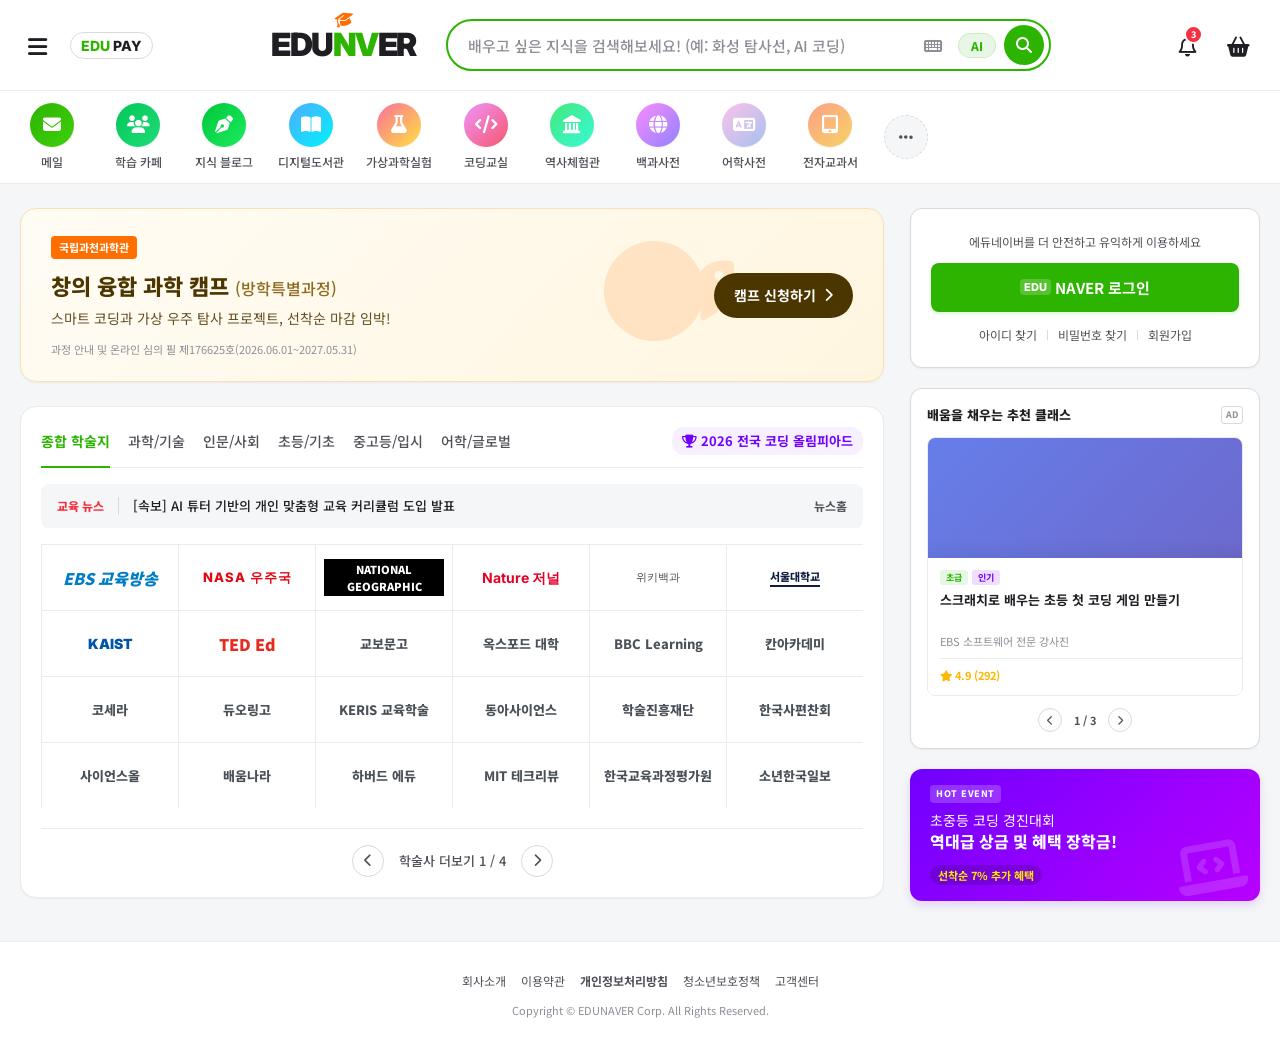
==== index.html @ 42d2f87b "feat: add blog and account recovery features, update mail and main layout" ====
<!DOCTYPE html>
<html lang="ko">
<head>
    <meta charset="UTF-8">
    <meta name="viewport" content="width=device-width, initial-scale=1.0">
    <title>EDUNAVER - 대한민국 대표 교육 포털</title>
    <!-- Google Fonts for modern typography -->
    <link rel="preconnect" href="https://fonts.googleapis.com">
    <link rel="preconnect" href="https://fonts.gstatic.com" crossorigin>
    <link href="https://fonts.googleapis.com/css2?family=Inter:wght@400;600;700;800&family=Noto+Sans+KR:wght@300;400;500;700;900&display=swap" rel="stylesheet">
    <!-- FontAwesome for icons -->
    <link rel="stylesheet" href="https://cdnjs.cloudflare.com/ajax/libs/font-awesome/6.4.0/css/all.min.css">
    <link rel="stylesheet" href="style.css?v=20260820_search">
    <style>
        /* Embedded In-Place Search Results Styles */
        .search-results-section {
            background-color: #f5f6f8 !important;
            min-height: calc(100vh - 180px);
            padding-bottom: 60px;
            width: 100%;
        }

        .search-tabs-bar {
            background: #ffffff !important;
            border-bottom: 1px solid #e5e8eb !important;
            display: flex !important;
            align-items: center !important;
            justify-content: space-between !important;
            padding: 0 40px !important;
            position: sticky !important;
            top: 0 !important;
            z-index: 50 !important;
        }

        .search-tabs-list {
            display: flex !important;
            gap: 4px !important;
        }

        .search-tab-btn {
            padding: 14px 16px !important;
            font-size: 15px !important;
            font-weight: 600 !important;
            color: #555 !important;
            background: none !important;
            border: none !important;
            border-bottom: 3px solid transparent !important;
            cursor: pointer !important;
            display: inline-flex !important;
            align-items: center !important;
            gap: 6px !important;
            transition: 0.15s !important;
        }

        .search-tab-btn:hover {
            color: #03c75a !important;
        }

        .search-tab-btn.active {
            color: #03c75a !important;
            border-bottom-color: #03c75a !important;
        }

        .tab-ai-badge {
            background: #e14e32 !important;
            color: #fff !important;
            font-size: 10px !important;
            font-weight: 800 !important;
            padding: 1px 4px !important;
            border-radius: 3px !important;
        }

        .btn-close-search-results {
            font-size: 13px !important;
            font-weight: 600 !important;
            color: #666 !important;
            background: #f1f3f5 !important;
            border: 1px solid #e1e4e8 !important;
            padding: 6px 14px !important;
            border-radius: 4px !important;
            cursor: pointer !important;
            display: inline-flex !important;
            align-items: center !important;
            gap: 6px !important;
        }

        .btn-close-search-results:hover {
            background: #e9ecef !important;
            color: #111 !important;
        }

        .search-results-container {
            max-width: 1130px !important;
            margin: 0 auto !important;
            padding: 0 16px !important;
        }

        .search-results-body {
            display: grid !important;
            grid-template-columns: 1fr 320px !important;
            gap: 24px !important;
            padding: 24px 0 !important;
        }

        .search-query-summary {
            display: flex !important;
            align-items: baseline !important;
            gap: 10px !important;
            margin-bottom: 16px !important;
        }

        .search-query-summary h3 {
            font-size: 18px !important;
            font-weight: 700 !important;
            color: #111 !important;
            margin: 0 !important;
        }

        .search-query-summary span {
            font-size: 13px !important;
            color: #888 !important;
        }

        .search-items-feed {
            display: flex !important;
            flex-direction: column !important;
            gap: 16px !important;
        }

        .search-result-card {
            background: #fff !important;
            border-radius: 8px !important;
            border: 1px solid #e3e7ed !important;
            padding: 20px 24px !important;
            box-shadow: 0 1px 3px rgba(0,0,0,0.03) !important;
        }

        .result-source-row {
            display: flex !important;
            align-items: center !important;
            justify-content: space-between !important;
            margin-bottom: 10px !important;
        }

        .result-source-info {
            display: flex !important;
            align-items: center !important;
            gap: 8px !important;
        }

        .result-author-avatar {
            width: 26px !important;
            height: 26px !important;
            border-radius: 50% !important;
            object-fit: cover !important;
            display: block !important;
        }

        .result-source-name {
            font-size: 13px !important;
            font-weight: 700 !important;
            color: #333 !important;
        }

        .result-source-time {
            font-size: 12px !important;
            color: #888 !important;
        }

        .result-type-badge {
            font-size: 11px !important;
            font-weight: 700 !important;
            color: #03c75a !important;
            background: #ebfbee !important;
            padding: 2px 6px !important;
            border-radius: 3px !important;
        }

        .result-main-group {
            display: flex !important;
            gap: 18px !important;
        }

        .result-text-content {
            flex: 1 !important;
        }

        .result-title {
            font-size: 17px !important;
            font-weight: 700 !important;
            color: #1f3bb3 !important;
            line-height: 1.4 !important;
            margin: 0 0 8px 0 !important;
            cursor: pointer !important;
        }

        .result-title:hover {
            text-decoration: underline !important;
        }

        .result-title mark, .result-snippet mark {
            background: transparent !important;
            color: #111 !important;
            font-weight: 900 !important;
            text-decoration: underline !important;
            text-decoration-color: #03c75a !important;
        }

        .result-snippet {
            font-size: 13.5px !important;
            color: #4b525d !important;
            line-height: 1.6 !important;
            margin: 0 0 12px 0 !important;
        }

        .result-thumb-wrapper {
            width: 120px !important;
            height: 90px !important;
            border-radius: 6px !important;
            overflow: hidden !important;
            flex-shrink: 0 !important;
            cursor: pointer !important;
        }

        .result-thumb-img {
            width: 100% !important;
            height: 100% !important;
            object-fit: cover !important;
            display: block !important;
        }

        .result-sub-replies {
            background: #f8f9fa !important;
            border-radius: 6px !important;
            padding: 10px 14px !important;
            display: flex !important;
            gap: 12px !important;
            font-size: 12px !important;
            color: #555 !important;
            margin-top: 10px !important;
        }

        .sub-reply-item {
            display: flex !important;
            align-items: center !important;
            gap: 6px !important;
            white-space: nowrap !important;
        }

        .sub-reply-tag {
            background: #e9ecef !important;
            color: #495057 !important;
            font-size: 10px !important;
            font-weight: bold !important;
            padding: 1px 4px !important;
            border-radius: 3px !important;
        }

        .search-side-card {
            background: #fff !important;
            border: 1px solid #e3e7ed !important;
            border-radius: 8px !important;
            padding: 18px !important;
        }

        .search-side-card h4 {
            font-size: 14px !important;
            font-weight: 700 !important;
            color: #222 !important;
            margin: 0 0 12px 0 !important;
        }

        .search-related-tags {
            display: flex !important;
            flex-wrap: wrap !important;
            gap: 6px !important;
        }

        .rel-tag {
            background: #f1f3f5 !important;
            color: #495057 !important;
            font-size: 12px !important;
            font-weight: 500 !important;
            padding: 5px 10px !important;
            border-radius: 16px !important;
            cursor: pointer !important;
        }

        .btn-side-blog-link {
            display: inline-flex !important;
            align-items: center !important;
            justify-content: center !important;
            gap: 6px !important;
            width: 100% !important;
            background: #03c75a !important;
            color: #fff !important;
            font-size: 13px !important;
            font-weight: 700 !important;
            padding: 9px !important;
            border-radius: 6px !important;
            text-align: center !important;
            text-decoration: none !important;
        }

        @media (max-width: 860px) {
            .search-results-body {
                grid-template-columns: 1fr !important;
            }
            .search-results-right {
                display: none !important;
            }
            .search-tabs-bar {
                padding: 0 16px !important;
            }
        }
    </style>
</head>
<body>
    <!-- Top Utility Bar -->
    <header class="header">
        <div class="header-inner">
            <div class="header-left">
                <button class="menu-btn" id="menu-toggle" aria-label="메뉴 열기">
                    <i class="fa-solid fa-bars"></i>
                </button>
                <div class="pay-logo">
                    <span class="pay-badge">edu</span>
                    <span class="pay-text">pay</span>
                </div>
            </div>

            <!-- Central Search Area -->
            <div class="header-center">
                <div class="logo-container">
                    <a href="#" class="logo-link">
                        <span class="logo-text">
                            EDU<span class="logo-highlight">N<span class="cap-icon"><i class="fa-solid fa-graduation-cap"></i></span>V</span>ER
                        </span>
                    </a>
                </div>
                <div class="search-area">
                    <div class="search-box-container">
                        <form action="#" class="search-form" id="search-form">
                            <input type="text" autocomplete="off" placeholder="배우고 싶은 지식을 검색해보세요! (예: 화성 탐사선, AI 코딩)" class="search-input" id="search-input">
                            <div class="search-buttons">
                                <button type="button" class="keyboard-btn" aria-label="가상 키보드">
                                    <i class="fa-solid fa-keyboard"></i>
                                </button>
                                <button type="button" class="ai-btn" id="ai-search-btn">
                                    <span class="ai-text">AI</span>
                                </button>
                                <button type="submit" class="search-submit-btn" aria-label="검색">
                                    <i class="fa-solid fa-magnifying-glass"></i>
                                </button>
                            </div>
                        </form>
                        <!-- Search Suggestions Dropdown -->
                        <div class="search-dropdown" id="search-dropdown">
                            <div class="dropdown-header">
                                <span>최근 검색어</span>
                                <button class="clear-all-btn" id="clear-search-btn">전체 삭제</button>
                            </div>
                            <ul class="dropdown-list" id="search-history-list">
                                <li class="empty-message">최근 검색 내역이 없습니다.</li>
                            </ul>
                            <div class="dropdown-footer">
                                <span class="help-text">추천 검색어</span>
                                <div class="recommend-tags">
                                    <span class="tag">#코딩기초</span>
                                    <span class="tag">#우주과학</span>
                                    <span class="tag">#초등수학</span>
                                </div>
                            </div>
                        </div>
                    </div>
                </div>
            </div>

            <div class="header-right">
                <button class="nav-icon-btn" aria-label="알림">
                    <i class="fa-regular fa-bell"></i>
                    <span class="badge">3</span>
                </button>
                <button class="nav-icon-btn" aria-label="학습 바구니">
                    <i class="fa-solid fa-basket-shopping"></i>
                </button>
            </div>
        </div>
    </header>

    <!-- Navigation / Service Links -->
    <nav class="services-nav">
        <div class="services-container">
            <a href="#" class="service-item" id="nav-mail-btn">
                <div class="icon-circle mail"><i class="fa-solid fa-envelope"></i></div>
                <span>메일</span>
            </a>
            <a href="#" class="service-item">
                <div class="icon-circle cafe"><i class="fa-solid fa-users"></i></div>
                <span>학습 카페</span>
            </a>
            <a href="blog.html" class="service-item" id="nav-blog-btn">
                <div class="icon-circle blog"><i class="fa-solid fa-pen-nib"></i></div>
                <span>지식 블로그</span>
            </a>
            <a href="#" class="service-item">
                <div class="icon-circle library"><i class="fa-solid fa-book-open"></i></div>
                <span>디지털도서관</span>
            </a>
            <a href="#" class="service-item">
                <div class="icon-circle science"><i class="fa-solid fa-flask"></i></div>
                <span>가상과학실험</span>
            </a>
            <a href="#" class="service-item">
                <div class="icon-circle coding"><i class="fa-solid fa-code"></i></div>
                <span>코딩교실</span>
            </a>
            <a href="#" class="service-item">
                <div class="icon-circle history"><i class="fa-solid fa-landmark"></i></div>
                <span>역사체험관</span>
            </a>
            <a href="#" class="service-item">
                <div class="icon-circle encyclopedia"><i class="fa-solid fa-globe"></i></div>
                <span>백과사전</span>
            </a>
            <a href="#" class="service-item">
                <div class="icon-circle dictionary"><i class="fa-solid fa-language"></i></div>
                <span>어학사전</span>
            </a>
            <a href="#" class="service-item">
                <div class="icon-circle ebook"><i class="fa-solid fa-tablet-screen-button"></i></div>
                <span>전자교과서</span>
            </a>
            <button class="service-more-btn" aria-label="더보기">
                <i class="fa-solid fa-ellipsis"></i>
            </button>
        </div>
    </nav>

    <!-- Search Results View (Displays in-place on search) -->
    <section class="search-results-section" id="main-search-results-section" style="display: none;">
        <div class="search-results-container">
            <!-- Search Results Sub-header with Tabs -->
            <div class="search-tabs-bar">
                <div class="search-tabs-list">
                    <button class="search-tab-btn active" data-tab="all"><span class="tab-ai-badge">AI</span> 통합검색</button>
                    <button class="search-tab-btn" data-tab="blog"><i class="fa-solid fa-pen-nib"></i> 블로그</button>
                    <button class="search-tab-btn" data-tab="cafe"><i class="fa-solid fa-users"></i> 카페</button>
                    <button class="search-tab-btn" data-tab="news"><i class="fa-regular fa-newspaper"></i> 뉴스</button>
                    <button class="search-tab-btn" data-tab="image"><i class="fa-regular fa-image"></i> 이미지</button>
                </div>
                <button class="btn-close-search-results" id="btn-close-search-results">
                    <i class="fa-solid fa-xmark"></i> 메인으로 돌아가기
                </button>
            </div>

            <div class="search-results-body">
                <!-- Left Search Feed -->
                <div class="search-results-left">
                    <div class="search-query-summary">
                        <h3>'<span id="search-keyword-display"></span>' 검색결과</h3>
                        <span id="search-total-count">총 0건</span>
                    </div>

                    <!-- Dynamic Results List -->
                    <div class="search-items-feed" id="search-items-feed">
                        <!-- Populated via JavaScript -->
                    </div>
                </div>

                <!-- Right Sidebar inside Search Results -->
                <div class="search-results-right">
                    <div class="search-side-card">
                        <h4>연관 검색어</h4>
                        <div class="search-related-tags" id="search-related-tags">
                            <span class="rel-tag">사양</span>
                            <span class="rel-tag">출시일</span>
                            <span class="rel-tag">후기</span>
                            <span class="rel-tag">가격</span>
                            <span class="rel-tag">카메라</span>
                        </div>
                    </div>
                    <div class="search-side-card" style="margin-top: 16px;">
                        <h4>블로그 바로가기</h4>
                        <p style="font-size: 12px; color: #666; margin-bottom: 10px;">지식과 일상이 가득한 에듀네이버 블로그</p>
                        <a href="blog.html" class="btn-side-blog-link"><i class="fa-solid fa-arrow-up-right-from-square"></i> 블로그 홈</a>
                    </div>
                </div>
            </div>
        </div>
    </section>

    <!-- Main Content Container -->
    <main class="main-container" id="default-main-content">
        <div class="content-wrapper">
            
            <!-- Left Column: Content, Articles, Publisher Stand -->
            <div class="column-left">
                <!-- Large Promotional Banner (Matches Naver Ad Banner position) -->
                <section class="banner-section">
                    <div class="edu-banner">
                        <div class="banner-content">
                            <span class="banner-tag">국립과천과학관</span>
                            <h2 class="banner-title">창의 융합 과학 캠프 <span>(방학특별과정)</span></h2>
                            <p class="banner-desc">스마트 코딩과 가상 우주 탐사 프로젝트, 선착순 마감 임박!</p>
                            <span class="banner-sub-desc">과정 안내 및 온라인 심의 필 제176625호(2026.06.01~2027.05.31)</span>
                        </div>
                        <div class="banner-action">
                            <a href="#" class="banner-btn">캠프 신청하기 <i class="fa-solid fa-chevron-right"></i></a>
                        </div>
                        <!-- Decorative graphical objects to simulate a premium banner -->
                        <div class="banner-decoration">
                            <div class="decor-circle"></div>
                            <i class="fa-solid fa-rocket decor-icon"></i>
                        </div>
                    </div>
                </section>

                <!-- Newspaper / Educational Stand -->
                <section class="journal-section">
                    <!-- Tab Headers -->
                    <div class="journal-header">
                        <div class="journal-tabs">
                            <button class="journal-tab active" data-category="all">종합 학술지</button>
                            <button class="journal-tab" data-category="science">과학/기술</button>
                            <button class="journal-tab" data-category="humanities">인문/사회</button>
                            <button class="journal-tab" data-category="primary">초등/기초</button>
                            <button class="journal-tab" data-category="secondary">중고등/입시</button>
                            <button class="journal-tab" data-category="global">어학/글로벌</button>
                        </div>
                        <a href="#" class="cup-icon-link">
                            <span class="cup-text"><i class="fa-solid fa-trophy"></i> 2026 전국 코딩 올림피아드</span>
                        </a>
                    </div>

                    <!-- Breaking/Rolling News Ticker -->
                    <div class="news-ticker-container">
                        <div class="ticker-label">교육 뉴스</div>
                        <div class="ticker-content">
                            <ul class="ticker-list" id="ticker-list">
                                <li><a href="#">[인기] 전국 초중고 가상 과학 실험 플랫폼, 이용률 200% 돌파</a></li>
                                <li><a href="#">[속보] AI 튜터 기반의 개인 맞춤형 교육 커리큘럼 도입 발표</a></li>
                                <li><a href="#">[과학] 한국 천문연구소, 새로운 외계 행성 탐색 프로젝트 공개</a></li>
                                <li><a href="#">[독서] 청소년 추천 도서 100선 선정, 전자책 무료 대여 시작</a></li>
                            </ul>
                        </div>
                        <div class="ticker-nav">
                            <a href="#" class="ticker-home">뉴스홈</a>
                        </div>
                    </div>

                    <!-- Publisher Grid (24 slots, 4x6 layout) -->
                    <div class="publisher-grid-wrapper">
                        <div class="publisher-grid" id="publisher-grid">
                            <!-- Logos will be rendered dynamically via JS or hardcoded with styles to look like real logos -->
                            <!-- We will write mock structures for now which will be easy to render and control -->
                        </div>

                        <!-- Pagination Controls -->
                        <div class="grid-pagination">
                            <button class="page-btn prev" id="grid-prev-btn" aria-label="이전 페이지"><i class="fa-solid fa-chevron-left"></i></button>
                            <span class="page-indicator" id="grid-page-indicator">학술사 더보기 1 / 4</span>
                            <button class="page-btn next" id="grid-next-btn" aria-label="다음 페이지"><i class="fa-solid fa-chevron-right"></i></button>
                        </div>
                    </div>
                </section>
            </div>

            <!-- Right Column: Login Card, Widgets, Mini Banners -->
            <div class="column-right">
                <!-- Premium Naver-style Login Container -->
                <section class="login-card-container" id="login-card-container">
                    <div class="login-card-logged-out" id="login-logged-out">
                        <p class="login-prompt">에듀네이버를 더 안전하고 유익하게 이용하세요</p>
                        <button class="login-btn-green" id="show-login-form-btn">
                            <span class="edu-logo-inline">EDU</span><b>NAVER</b> 로그인
                        </button>
                        <div class="login-links">
                            <a href="find-id.html">아이디 찾기</a>
                            <span class="divider"></span>
                            <a href="find-password.html">비밀번호 찾기</a>
                            <span class="divider"></span>
                            <a href="signup.html">회원가입</a>
                        </div>
                    </div>

                    <!-- Toggleable Form (Hidden initially, slides down on click) -->
                    <div class="login-form-container" id="login-form-container" style="display: none;">
                        <div class="form-header">
                            <h3>EDUNAVER 로그인</h3>
                            <button class="form-close-btn" id="close-login-btn"><i class="fa-solid fa-xmark"></i></button>
                        </div>
                        <form id="auth-form" class="auth-form">
                            <div class="input-group">
                                <label for="user-id" class="sr-only">아이디</label>
                                <div class="input-wrapper">
                                    <i class="fa-regular fa-user"></i>
                                    <input type="text" id="user-id" placeholder="아이디" required>
                                </div>
                            </div>
                            <div class="input-group">
                                <label for="user-pw" class="sr-only">비밀번호</label>
                                <div class="input-wrapper">
                                    <i class="fa-solid fa-lock"></i>
                                    <input type="password" id="user-pw" placeholder="비밀번호" required>
                                </div>
                            </div>
                            <div class="form-options">
                                <label class="keep-logged-in">
                                    <input type="checkbox" id="keep-login">
                                    <span>로그인 상태 유지</span>
                                </label>
                            </div>
                            <button type="submit" class="submit-login-btn">로그인</button>
                        </form>
                        <div class="login-links form-bottom-links">
                            <a href="find-id.html">아이디 찾기</a>
                            <span class="divider"></span>
                            <a href="find-password.html">비밀번호 찾기</a>
                            <span class="divider"></span>
                            <a href="signup.html">회원가입</a>
                        </div>
                    </div>

                    <!-- Logged-in Mock State (Naver Style) -->
                    <div class="login-card-logged-in" id="login-logged-in" style="display: none;">
                        <div class="profile-main">
                            <div class="profile-avatar-wrapper">
                                <div class="profile-avatar">
                                    <img src="default-avatar.svg" alt="프로필 아바타" style="width: 100%; height: 100%; border-radius: 50%; object-fit: cover;">
                                </div>
                                <button class="profile-settings-btn" title="설정"><i class="fa-solid fa-gear"></i></button>
                            </div>
                            <div class="profile-details">
                                <div class="profile-username-row">
                                    <span class="profile-name" id="user-display-name">홍길동</span>님
                                    <span class="profile-id-badge">EDU ID <i class="fa-solid fa-lock"></i></span>
                                </div>
                                <div class="profile-email">gildong@edunaver.com</div>
                                <div class="profile-tokens">
                                    <span class="token-item"><i class="fa-solid fa-envelope-open-text token-n"></i>멤버십</span>
                                    <span class="token-item">쪽지 <strong class="highlight-green" id="profile-note-count">0</strong></span>
                                    <span class="token-item"><span class="happy-bean-dot"></span>해피빈</span>
                                </div>
                            </div>
                            <div class="profile-actions">
                                <button class="logout-btn-naver" id="logout-btn">로그아웃 <i class="fa-solid fa-right-from-bracket"></i></button>
                            </div>
                        </div>
                        <div class="profile-bottom-nav">
                            <button class="nav-menu-item open-mail-btn" id="card-mail-btn">
                                <span class="nav-menu-label">메일</span>
                                <span class="nav-menu-count" id="profile-mail-count">0</span>
                            </button>
                            <button class="nav-menu-item">
                                <span class="nav-menu-label">카페</span>
                                <span class="nav-menu-count" id="profile-cafe-count">0</span>
                            </button>
                            <button class="nav-menu-item" onclick="location.href='blog.html'" id="card-blog-btn">
                                <span class="nav-menu-label">블로그</span>
                            </button>
                            <button class="nav-menu-item">
                                <span class="nav-menu-label">페이</span>
                            </button>
                            <button class="nav-menu-slider-btn" aria-label="다음 메뉴"><i class="fa-solid fa-chevron-right"></i></button>
                        </div>
                    </div>
                </section>

                <!-- Course Recommendation Slider (Matches the Naver Ad Slider widget) -->
                <section class="slider-widget-container">
                    <div class="slider-header">
                        <h4>배움을 채우는 추천 클래스</h4>
                        <span class="widget-ad-tag">AD</span>
                    </div>
                    <div class="slider-viewport">
                        <div class="slider-track" id="slider-track">
                            <!-- Slide 1 -->
                            <div class="slide">
                                <div class="slide-image-placeholder gradient-1">
                                    <i class="fa-solid fa-code"></i>
                                    <span class="slide-subject">Coding</span>
                                </div>
                                <div class="slide-info">
                                    <div class="slide-tags">
                                        <span class="slide-tag tag-green">초급</span>
                                        <span class="slide-tag tag-purple">인기</span>
                                    </div>
                                    <h5 class="slide-title">스크래치로 배우는 초등 첫 코딩 게임 만들기</h5>
                                    <div class="slide-author">EBS 소프트웨어 전문 강사진</div>
                                    <div class="slide-footer">
                                        <span class="rating"><i class="fa-solid fa-star"></i> 4.9 (292)</span>
                                        <span class="price">무료</span>
                                    </div>
                                </div>
                            </div>
                            <!-- Slide 2 -->
                            <div class="slide">
                                <div class="slide-image-placeholder gradient-2">
                                    <i class="fa-solid fa-microscope"></i>
                                    <span class="slide-subject">Science</span>
                                </div>
                                <div class="slide-info">
                                    <div class="slide-tags">
                                        <span class="slide-tag tag-green">중급</span>
                                        <span class="slide-tag tag-blue">NEW</span>
                                    </div>
                                    <h5 class="slide-title">집에서 하는 흥미진진한 주말 과학 홈스쿨링</h5>
                                    <div class="slide-author">사이언스동아 연구원팀</div>
                                    <div class="slide-footer">
                                        <span class="rating"><i class="fa-solid fa-star"></i> 4.8 (179)</span>
                                        <span class="price">교재 포함</span>
                                    </div>
                                </div>
                            </div>
                            <!-- Slide 3 -->
                            <div class="slide">
                                <div class="slide-image-placeholder gradient-3">
                                    <i class="fa-solid fa-compass-drafting"></i>
                                    <span class="slide-subject">Math</span>
                                </div>
                                <div class="slide-info">
                                    <div class="slide-tags">
                                        <span class="slide-tag tag-green">전연령</span>
                                        <span class="slide-tag tag-orange">BEST</span>
                                    </div>
                                    <h5 class="slide-title">도형으로 직관적으로 파악하는 중학 기하학 기초</h5>
                                    <div class="slide-author">수학동아 편집부</div>
                                    <div class="slide-footer">
                                        <span class="rating"><i class="fa-solid fa-star"></i> 5.0 (800)</span>
                                        <span class="price">무료</span>
                                    </div>
                                </div>
                            </div>
                        </div>
                    </div>
                    <div class="slider-controls">
                        <button class="slider-control prev" id="slider-prev-btn" aria-label="이전 슬라이드"><i class="fa-solid fa-chevron-left"></i></button>
                        <span class="slider-indicator" id="slider-indicator">1 / 3</span>
                        <button class="slider-control next" id="slider-next-btn" aria-label="다음 슬라이드"><i class="fa-solid fa-chevron-right"></i></button>
                    </div>
                </section>

                <!-- Bottom Promotion Banner (Purple block in Naver screenshot) -->
                <section class="bottom-promo-section">
                    <a href="#" class="promo-link-card">
                        <div class="promo-badge">HOT EVENT</div>
                        <div class="promo-main-text">
                            초중등 코딩 경진대회<br>
                            <strong>역대급 상금 및 혜택 장학금!</strong>
                        </div>
                        <div class="promo-discount-badge">선착순 7% 추가 혜택</div>
                        <div class="promo-graphics">
                            <i class="fa-solid fa-laptop-code"></i>
                        </div>
                    </a>
                </section>
            </div>
        </div>
    </main>

    <!-- Footer -->
    <footer class="footer-bottom">
        <div class="footer-links">
            <a href="#">회사소개</a>
            <a href="#">이용약관</a>
            <a href="#"><strong>개인정보처리방침</strong></a>
            <a href="#">청소년보호정책</a>
            <a href="#">고객센터</a>
        </div>
        <p class="copyright">Copyright © EDUNAVER Corp. All Rights Reserved.</p>
    </footer>



    <script src="main.js"></script>
</body>
</html>
---- style.css ----
/* EDUNAVER Premium Portal CSS Design System */

:root {
    --primary-color: #2db400; /* NAVER Green */
    --primary-hover: #279e00;
    --primary-light: #e8f7e5;
    
    --bg-main: #f5f6f7;
    --bg-card: #ffffff;
    --bg-header: #ffffff;
    
    --text-primary: #1e1e23;
    --text-secondary: #505058;
    --text-muted: #8e8e97;
    --text-link: #3a3a3d;
    
    --border-light: #ebebeb;
    --border-medium: #dadadc;
    --border-focus: #2db400;
    
    --accent-red: #f43142;
    --accent-purple: #7000ff;
    --accent-orange: #ff6f00;
    
    --shadow-sm: 0 1px 2px rgba(0,0,0,0.05);
    --shadow-md: 0 4px 12px rgba(0,0,0,0.08);
    --shadow-lg: 0 8px 24px rgba(0,0,0,0.12);
    
    --font-korean: 'Noto Sans KR', sans-serif;
    --font-english: 'Inter', sans-serif;
}

/* General Resets */
* {
    margin: 0;
    padding: 0;
    box-sizing: border-box;
}

body {
    font-family: var(--font-korean);
    background-color: var(--bg-main);
    color: var(--text-primary);
    line-height: 1.5;
    -webkit-font-smoothing: antialiased;
}

a {
    color: inherit;
    text-decoration: none;
}

button {
    background: none;
    border: none;
    cursor: pointer;
    font-family: inherit;
    color: inherit;
}

input {
    font-family: inherit;
    color: inherit;
}

.sr-only {
    position: absolute;
    width: 1px;
    height: 1px;
    padding: 0;
    margin: -1px;
    overflow: hidden;
    clip: rect(0, 0, 0, 0);
    white-space: nowrap;
    border: 0;
}

/* Header Styles */
.header {
    background-color: var(--bg-header);
    border-bottom: 1px solid var(--border-light);
    position: sticky;
    top: 0;
    z-index: 100;
}

.header-inner {
    max-width: 1280px;
    margin: 0 auto;
    padding: 10px 20px;
    display: flex;
    align-items: center;
    justify-content: space-between;
    height: 90px;
}

.header-left {
    display: flex;
    align-items: center;
    gap: 15px;
    flex-shrink: 0;
}

.menu-btn {
    font-size: 22px;
    color: var(--text-primary);
    padding: 8px;
    border-radius: 8px;
    transition: background-color 0.2s;
}

.menu-btn:hover {
    background-color: var(--bg-main);
}

.pay-logo {
    display: flex;
    align-items: center;
    border: 1px solid var(--border-medium);
    border-radius: 20px;
    padding: 2px 10px;
    font-weight: 800;
    font-size: 14px;
    text-transform: uppercase;
}

.pay-badge {
    color: var(--primary-color);
    margin-right: 3px;
    font-family: var(--font-english);
}

.pay-text {
    color: var(--text-primary);
    font-family: var(--font-english);
}

/* Header Center - Logo & Search */
.header-center {
    display: flex;
    align-items: center;
    gap: 30px;
    flex-grow: 1;
    max-width: 780px;
    margin: 0 40px;
}

.logo-container {
    flex-shrink: 0;
}

.logo-text {
    font-family: var(--font-english);
    font-weight: 900;
    font-size: 32px;
    letter-spacing: -1.5px;
    color: var(--text-primary);
    display: flex;
    align-items: center;
    user-select: none;
}

.logo-highlight {
    color: var(--primary-color);
    position: relative;
    display: inline-flex;
    align-items: center;
}

.cap-icon {
    position: absolute;
    top: -12px;
    left: 2px;
    font-size: 15px;
    color: var(--accent-orange);
    transform: rotate(-15deg);
    animation: cap-bounce 3s infinite ease-in-out;
}

@keyframes cap-bounce {
    0%, 100% { transform: rotate(-15deg) translateY(0); }
    50% { transform: rotate(-10deg) translateY(-3px); }
}

.search-area {
    flex-grow: 1;
    position: relative;
}

.search-box-container {
    width: 100%;
    position: relative;
}

.search-form {
    display: flex;
    align-items: center;
    border: 2px solid var(--primary-color);
    border-radius: 30px;
    padding: 2px 5px 2px 20px;
    background-color: #fff;
    height: 52px;
    transition: box-shadow 0.2s, border-color 0.2s;
}

.search-form:focus-within {
    box-shadow: 0 0 8px rgba(45, 180, 0, 0.2);
}

.search-input {
    flex-grow: 1;
    border: none;
    outline: none;
    font-size: 15px;
    font-weight: 500;
    width: 100%;
}

.search-input::placeholder {
    color: var(--text-muted);
}

.search-buttons {
    display: flex;
    align-items: center;
    gap: 8px;
}

.keyboard-btn {
    color: var(--text-muted);
    font-size: 16px;
    padding: 8px;
}

.keyboard-btn:hover {
    color: var(--text-secondary);
}

.ai-btn {
    background-color: var(--primary-light);
    color: var(--primary-color);
    border-radius: 15px;
    padding: 3px 12px;
    font-weight: 800;
    font-size: 12px;
    display: flex;
    align-items: center;
    gap: 4px;
    border: 1px solid rgba(45, 180, 0, 0.15);
    transition: transform 0.2s;
}

.ai-btn:hover {
    transform: scale(1.05);
}

.search-submit-btn {
    background-color: var(--primary-color);
    color: white;
    width: 40px;
    height: 40px;
    border-radius: 50%;
    display: flex;
    align-items: center;
    justify-content: center;
    font-size: 16px;
    transition: background-color 0.2s;
}

.search-submit-btn:hover {
    background-color: var(--primary-hover);
}

/* Search Dropdown Panel */
.search-dropdown {
    position: absolute;
    top: calc(100% + 8px);
    left: 0;
    right: 0;
    background-color: #fff;
    border: 1px solid var(--border-medium);
    border-radius: 16px;
    box-shadow: var(--shadow-lg);
    z-index: 110;
    padding: 16px 20px;
    display: none; /* Controlled by JS */
}

.dropdown-header {
    display: flex;
    justify-content: space-between;
    align-items: center;
    padding-bottom: 12px;
    border-bottom: 1px solid var(--border-light);
    font-size: 13px;
    font-weight: 700;
    color: var(--text-secondary);
}

.clear-all-btn {
    color: var(--text-muted);
    font-weight: 400;
}

.clear-all-btn:hover {
    color: var(--text-secondary);
}

.dropdown-list {
    list-style: none;
    padding: 12px 0;
    max-height: 200px;
    overflow-y: auto;
}

.dropdown-list li {
    display: flex;
    justify-content: space-between;
    align-items: center;
    padding: 8px 0;
    font-size: 14px;
}

.dropdown-list li.empty-message {
    justify-content: center;
    color: var(--text-muted);
    padding: 20px 0;
    font-size: 13px;
}

.dropdown-list li .search-keyword {
    cursor: pointer;
    display: flex;
    align-items: center;
    gap: 8px;
}

.dropdown-list li .search-keyword::before {
    content: "\f002";
    font-family: "Font Awesome 6 Free";
    font-weight: 900;
    color: var(--text-muted);
    font-size: 12px;
}

.delete-item-btn {
    color: var(--text-muted);
    font-size: 12px;
    padding: 4px;
}

.delete-item-btn:hover {
    color: var(--accent-red);
}

.dropdown-footer {
    border-top: 1px solid var(--border-light);
    padding-top: 12px;
    font-size: 12px;
}

.dropdown-footer .help-text {
    font-weight: 700;
    color: var(--text-secondary);
    display: block;
    margin-bottom: 8px;
}

.recommend-tags {
    display: flex;
    gap: 8px;
}

.recommend-tags .tag {
    background-color: var(--bg-main);
    color: var(--text-secondary);
    padding: 4px 10px;
    border-radius: 12px;
    cursor: pointer;
    font-weight: 500;
    transition: background-color 0.2s, color 0.2s;
}

.recommend-tags .tag:hover {
    background-color: var(--primary-light);
    color: var(--primary-color);
}

/* Header Right - User Utilities */
.header-right {
    display: flex;
    align-items: center;
    gap: 10px;
    flex-shrink: 0;
}

.nav-icon-btn {
    font-size: 20px;
    color: var(--text-primary);
    padding: 10px;
    border-radius: 50%;
    position: relative;
    transition: background-color 0.2s;
}

.nav-icon-btn:hover {
    background-color: var(--bg-main);
}

.nav-icon-btn .badge {
    position: absolute;
    top: 4px;
    right: 4px;
    background-color: var(--accent-red);
    color: white;
    font-size: 9px;
    font-weight: 800;
    border-radius: 10px;
    padding: 1px 5px;
    border: 2px solid white;
}

/* Navigation Menu Links */
.services-nav {
    background-color: var(--bg-header);
    border-bottom: 1px solid var(--border-light);
}

.services-container {
    max-width: 1280px;
    margin: 0 auto;
    padding: 12px 20px;
    display: flex;
    align-items: center;
    gap: 22px;
    overflow-x: auto;
}

.services-container::-webkit-scrollbar {
    display: none;
}

.service-item {
    display: flex;
    flex-direction: column;
    align-items: center;
    gap: 6px;
    text-align: center;
    min-width: 64px;
    transition: transform 0.2s;
}

.service-item:hover {
    transform: translateY(-2px);
}

.icon-circle {
    width: 44px;
    height: 44px;
    border-radius: 50%;
    display: flex;
    align-items: center;
    justify-content: center;
    font-size: 18px;
    color: white;
    box-shadow: var(--shadow-sm);
    transition: transform 0.2s;
}

.service-item:hover .icon-circle {
    transform: scale(1.05);
}

/* Circle Gradient colors */
.icon-circle.mail { background: linear-gradient(135deg, #2db400, #3fd00c); }
.icon-circle.cafe { background: linear-gradient(135deg, #03c75a, #20dc77); }
.icon-circle.blog { background: linear-gradient(135deg, #00c73c, #1deb5f); }
.icon-circle.library { background: linear-gradient(135deg, #4facfe, #00f2fe); }
.icon-circle.science { background: linear-gradient(135deg, #fa709a, #fee140); }
.icon-circle.coding { background: linear-gradient(135deg, #f093fb, #f5576c); }
.icon-circle.history { background: linear-gradient(135deg, #43e97b, #38f9d7); }
.icon-circle.encyclopedia { background: linear-gradient(135deg, #fa8cff, #9182ff); }
.icon-circle.dictionary { background: linear-gradient(135deg, #fbc2eb, #a6c1ee); }
.icon-circle.ebook { background: linear-gradient(135deg, #fda085, #f6d365); }

.service-item span {
    font-size: 12px;
    font-weight: 500;
    color: var(--text-secondary);
}

.service-more-btn {
    width: 44px;
    height: 44px;
    border-radius: 50%;
    background-color: var(--bg-main);
    color: var(--text-secondary);
    display: flex;
    align-items: center;
    justify-content: center;
    font-size: 16px;
    border: 1px dashed var(--border-medium);
}

.service-more-btn:hover {
    background-color: var(--border-light);
}

/* Main Container Layout */
.main-container {
    max-width: 1280px;
    margin: 24px auto;
    padding: 0 20px;
}

.content-wrapper {
    display: grid;
    grid-template-columns: minmax(0, 1fr) 350px;
    gap: 26px;
}

/* Column Left (News, Publisher Stand) */
.column-left {
    display: flex;
    flex-direction: column;
    gap: 24px;
}

/* Educational Banner Section */
.banner-section {
    width: 100%;
}

.edu-banner {
    background: linear-gradient(135deg, #fffcf4 0%, #fff6e0 100%);
    border: 1px solid #fae1b4;
    border-radius: 16px;
    padding: 24px 30px;
    display: flex;
    justify-content: space-between;
    align-items: center;
    position: relative;
    overflow: hidden;
    box-shadow: var(--shadow-sm);
}

.banner-content {
    position: relative;
    z-index: 2;
    max-width: 70%;
}

.banner-tag {
    background-color: var(--accent-orange);
    color: white;
    font-size: 11px;
    font-weight: 700;
    padding: 3px 8px;
    border-radius: 4px;
    display: inline-block;
    margin-bottom: 10px;
    text-transform: uppercase;
}

.banner-title {
    font-size: 22px;
    font-weight: 800;
    color: #4b3600;
    margin-bottom: 6px;
}

.banner-title span {
    font-size: 16px;
    font-weight: 500;
    color: #8c6a1e;
}

.banner-desc {
    font-size: 14px;
    font-weight: 400;
    color: #634f21;
    margin-bottom: 12px;
}

.banner-sub-desc {
    display: block;
    font-size: 11px;
    color: var(--text-muted);
}

.banner-action {
    position: relative;
    z-index: 2;
}

.banner-btn {
    background-color: #4b3600;
    color: white;
    padding: 12px 20px;
    border-radius: 30px;
    font-size: 14px;
    font-weight: 700;
    display: inline-flex;
    align-items: center;
    gap: 8px;
    transition: background-color 0.2s, transform 0.2s;
}

.banner-btn:hover {
    background-color: #312300;
    transform: translateY(-2px);
}

.banner-decoration {
    position: absolute;
    right: 15%;
    bottom: -10px;
    width: 150px;
    height: 150px;
    opacity: 0.15;
    pointer-events: none;
}

.decor-circle {
    width: 100px;
    height: 100px;
    border-radius: 50%;
    background-color: var(--accent-orange);
}

.decor-icon {
    position: absolute;
    top: 20px;
    right: 20px;
    font-size: 60px;
    color: var(--accent-orange);
    animation: floating-rocket 4s infinite ease-in-out;
}

@keyframes floating-rocket {
    0%, 100% { transform: translateY(0) rotate(0deg); }
    50% { transform: translateY(-10px) rotate(5deg); }
}

/* Journal/Newsstand Section */
.journal-section {
    background-color: var(--bg-card);
    border: 1px solid var(--border-light);
    border-radius: 16px;
    padding: 20px;
    box-shadow: var(--shadow-sm);
}

.journal-header {
    display: flex;
    justify-content: space-between;
    align-items: center;
    border-bottom: 1px solid var(--border-light);
    padding-bottom: 12px;
}

.journal-tabs {
    display: flex;
    gap: 18px;
}

.journal-tab {
    font-size: 14px;
    font-weight: 500;
    color: var(--text-secondary);
    padding: 4px 0;
    position: relative;
}

.journal-tab:hover {
    color: var(--text-primary);
}

.journal-tab.active {
    font-weight: 700;
    color: var(--primary-color);
}

.journal-tab.active::after {
    content: '';
    position: absolute;
    bottom: -13px;
    left: 0;
    right: 0;
    height: 2px;
    background-color: var(--primary-color);
}

.cup-icon-link {
    font-size: 13px;
    font-weight: 700;
    color: var(--accent-purple);
    display: flex;
    align-items: center;
    gap: 5px;
    background-color: #f7f1ff;
    padding: 4px 10px;
    border-radius: 12px;
    transition: background-color 0.2s;
}

.cup-icon-link:hover {
    background-color: #eedeff;
}

/* Rolling News Ticker */
.news-ticker-container {
    background-color: var(--bg-main);
    border-radius: 8px;
    padding: 10px 16px;
    margin: 16px 0;
    display: flex;
    align-items: center;
    height: 44px;
    overflow: hidden;
}

.ticker-label {
    font-size: 12px;
    font-weight: 800;
    color: var(--accent-red);
    padding-right: 14px;
    border-right: 1px solid var(--border-medium);
    margin-right: 14px;
    white-space: nowrap;
}

.ticker-content {
    flex-grow: 1;
    overflow: hidden;
    position: relative;
    height: 24px;
}

.ticker-list {
    list-style: none;
    position: absolute;
    width: 100%;
    transition: top 0.4s ease-in-out;
    top: 0;
}

.ticker-list li {
    height: 24px;
    display: flex;
    align-items: center;
}

.ticker-list li a {
    font-size: 13px;
    font-weight: 500;
    color: var(--text-primary);
    overflow: hidden;
    text-overflow: ellipsis;
    white-space: nowrap;
}

.ticker-list li a:hover {
    text-decoration: underline;
    color: var(--primary-color);
}

.ticker-nav {
    flex-shrink: 0;
    font-size: 12px;
    font-weight: 700;
    color: var(--text-secondary);
}

.ticker-home:hover {
    text-decoration: underline;
}

/* Publisher Grid */
.publisher-grid {
    display: grid;
    grid-template-columns: repeat(6, 1fr);
    border-top: 1px solid var(--border-light);
    border-left: 1px solid var(--border-light);
    background-color: var(--border-light);
    gap: 1px;
}

.publisher-slot {
    background-color: var(--bg-card);
    height: 65px;
    display: flex;
    align-items: center;
    justify-content: center;
    position: relative;
    padding: 8px;
    transition: background-color 0.2s;
    user-select: none;
}

/* Styles for publisher mock titles instead of real logos */
.pub-logo-text {
    font-size: 13px;
    font-weight: 800;
    color: #495057;
    text-align: center;
}

.pub-logo-text.ebs { color: #007dc4; font-size: 16px; font-style: italic; font-weight: 900; }
.pub-logo-text.nasa { color: #e30613; font-family: var(--font-english); letter-spacing: 1px; }
.pub-logo-text.natgeo { color: #ffcc00; font-size: 11px; font-weight: 900; text-transform: uppercase; background-color: #000; padding: 2px 6px; color: #fff; }
.pub-logo-text.nature { color: #e60027; font-family: var(--font-english); font-weight: 700; font-size: 14px; }
.pub-logo-text.wikipedia { font-family: Georgia, serif; font-weight: 400; font-size: 11px; }
.pub-logo-text.snu { color: #0f1c3f; border-bottom: 2px solid #0f1c3f; padding-bottom: 1px; font-size: 11px; }
.pub-logo-text.kaist { color: #0054a6; font-weight: 900; font-family: var(--font-english); font-size: 14px; }
.pub-logo-text.ted { color: #e62b1e; font-weight: 900; font-size: 16px; }

/* Slot Hover Action Card */
.publisher-hover-card {
    position: absolute;
    top: 0;
    left: 0;
    right: 0;
    bottom: 0;
    background-color: rgba(247, 249, 250, 0.96);
    display: flex;
    align-items: center;
    justify-content: center;
    gap: 6px;
    opacity: 0;
    pointer-events: none;
    transition: opacity 0.2s;
    z-index: 10;
}

.publisher-slot:hover .publisher-hover-card {
    opacity: 1;
    pointer-events: auto;
}

.hover-btn {
    font-size: 11px;
    font-weight: 700;
    padding: 4px 10px;
    border-radius: 4px;
    border: 1px solid var(--border-medium);
}

.hover-btn.subscribe {
    background-color: var(--primary-color);
    color: white;
    border-color: var(--primary-color);
}

.hover-btn.subscribe.subscribed {
    background-color: var(--text-muted);
    border-color: var(--text-muted);
}

.hover-btn.subscribe:hover {
    transform: scale(1.05);
}

.hover-btn.view {
    background-color: white;
    color: var(--text-secondary);
}

.hover-btn.view:hover {
    background-color: var(--bg-main);
}

/* Pagination Row */
.grid-pagination {
    display: flex;
    justify-content: center;
    align-items: center;
    gap: 15px;
    margin-top: 20px;
    border-top: 1px solid var(--border-light);
    padding-top: 16px;
}

.page-btn {
    width: 32px;
    height: 32px;
    border: 1px solid var(--border-medium);
    border-radius: 50%;
    display: flex;
    align-items: center;
    justify-content: center;
    color: var(--text-secondary);
    transition: background-color 0.2s;
}

.page-btn:hover {
    background-color: var(--bg-main);
}

.page-indicator {
    font-size: 13px;
    font-weight: 500;
    color: var(--text-secondary);
}

/* Column Right (Login, Sliders, Promos) */
.column-right {
    display: flex;
    flex-direction: column;
    gap: 20px;
}

/* Login Card styling */
.login-card-container {
    background-color: var(--bg-card);
    border: 1px solid var(--border-medium);
    border-radius: 12px;
    padding: 20px;
    box-shadow: var(--shadow-sm);
    min-height: 160px;
    display: flex;
    flex-direction: column;
    justify-content: center;
}

.login-card-logged-out {
    text-align: center;
}

.login-prompt {
    font-size: 12px;
    color: var(--text-secondary);
    margin-bottom: 12px;
}

.login-btn-green {
    background-color: var(--primary-color);
    color: white;
    width: 100%;
    padding: 14px;
    border-radius: 8px;
    font-size: 15px;
    font-weight: 700;
    box-shadow: 0 2px 4px rgba(45, 180, 0, 0.15);
    transition: background-color 0.2s;
    display: flex;
    align-items: center;
    justify-content: center;
    gap: 4px;
}

.login-btn-green:hover {
    background-color: var(--primary-hover);
}

.edu-logo-inline {
    font-size: 11px;
    background-color: rgba(255,255,255,0.2);
    padding: 1px 4px;
    border-radius: 4px;
    font-family: var(--font-english);
    font-weight: 800;
}

.login-links {
    margin-top: 14px;
    display: flex;
    justify-content: center;
    align-items: center;
    gap: 10px;
    font-size: 12px;
    color: var(--text-muted);
}

.login-links a {
    color: var(--text-secondary);
}

.login-links a:hover {
    text-decoration: underline;
}

.login-links .divider {
    width: 1px;
    height: 10px;
    background-color: var(--border-medium);
}

/* Login Form container */
.login-form-container {
    animation: slideDown 0.3s ease-out;
}

@keyframes slideDown {
    from { opacity: 0; transform: translateY(-10px); }
    to { opacity: 1; transform: translateY(0); }
}

.form-header {
    display: flex;
    justify-content: space-between;
    align-items: center;
    margin-bottom: 14px;
}

.form-header h3 {
    font-size: 14px;
    font-weight: 700;
}

.form-close-btn {
    font-size: 16px;
    color: var(--text-muted);
    padding: 4px;
}

.auth-form {
    display: flex;
    flex-direction: column;
    gap: 10px;
}

.input-wrapper {
    display: flex;
    align-items: center;
    border: 1px solid var(--border-medium);
    border-radius: 6px;
    padding: 10px 12px;
    background-color: var(--bg-main);
}

.input-wrapper i {
    color: var(--text-muted);
    margin-right: 10px;
    font-size: 14px;
}

.input-wrapper input {
    border: none;
    background: none;
    outline: none;
    width: 100%;
    font-size: 13px;
}

.form-options {
    display: flex;
    justify-content: space-between;
    align-items: center;
    font-size: 12px;
    color: var(--text-secondary);
}

.keep-logged-in {
    display: flex;
    align-items: center;
    gap: 6px;
    cursor: pointer;
}

.submit-login-btn {
    background-color: var(--primary-color);
    color: white;
    font-weight: 700;
    font-size: 14px;
    padding: 12px;
    border-radius: 6px;
    margin-top: 6px;
    transition: background-color 0.2s;
}

.submit-login-btn:hover {
    background-color: var(--primary-hover);
}

.form-notice {
    font-size: 11px;
    color: var(--text-muted);
    text-align: center;
    margin-top: 10px;
}

/* Naver Style Logged-In Card styling */
.login-card-logged-in {
    display: flex;
    flex-direction: column;
}

.profile-main {
    display: flex;
    align-items: flex-start;
    padding-bottom: 12px;
    border-bottom: 1px solid var(--border-light);
}

.profile-avatar-wrapper {
    position: relative;
    margin-right: 12px;
    flex-shrink: 0;
}

.profile-avatar {
    width: 48px;
    height: 48px;
    border-radius: 50%;
    background-color: #f1f2f4;
    border: 1px solid var(--border-medium);
    display: flex;
    align-items: center;
    justify-content: center;
    font-size: 22px;
    color: var(--text-muted);
}

.profile-settings-btn {
    position: absolute;
    bottom: -2px;
    right: -2px;
    width: 18px;
    height: 18px;
    border-radius: 50%;
    background-color: white;
    border: 1px solid var(--border-medium);
    display: flex;
    align-items: center;
    justify-content: center;
    font-size: 10px;
    color: var(--text-secondary);
    box-shadow: var(--shadow-sm);
}

.profile-details {
    flex-grow: 1;
    min-width: 0; /* Enable text truncation */
}

.profile-username-row {
    font-size: 14px;
    font-weight: 700;
    color: var(--text-primary);
    display: flex;
    align-items: center;
    gap: 6px;
    margin-bottom: 2px;
}

.profile-name {
    max-width: 90px;
    overflow: hidden;
    text-overflow: ellipsis;
    white-space: nowrap;
}

.profile-id-badge {
    font-size: 9px;
    font-weight: 500;
    color: var(--text-muted);
    border: 1px solid var(--border-medium);
    border-radius: 4px;
    padding: 1px 4px;
    display: inline-flex;
    align-items: center;
    gap: 3px;
    white-space: nowrap;
}

.profile-email {
    font-size: 11px;
    color: var(--text-muted);
    margin-bottom: 6px;
    font-family: var(--font-english);
    overflow: hidden;
    text-overflow: ellipsis;
    white-space: nowrap;
}

.profile-tokens {
    display: flex;
    align-items: center;
    gap: 8px;
    font-size: 12px;
    color: var(--text-secondary);
}

.token-item {
    display: inline-flex;
    align-items: center;
    gap: 3px;
    white-space: nowrap;
}

.token-n {
    color: #fff;
    background-color: #03c75a;
    font-size: 8px;
    padding: 2px;
    border-radius: 2px;
    font-weight: 800;
}

.highlight-green {
    color: #03c75a;
    font-weight: 700;
}

.happy-bean-dot {
    width: 6px;
    height: 6px;
    border-radius: 50%;
    background-color: #ff6f00;
    display: inline-block;
}

.profile-actions {
    margin-left: 8px;
    flex-shrink: 0;
}

.logout-btn-naver {
    font-size: 11px;
    font-weight: 500;
    color: var(--text-secondary);
    border: 1px solid var(--border-medium);
    border-radius: 16px;
    padding: 4px 10px;
    transition: background-color 0.2s;
    white-space: nowrap;
}

.logout-btn-naver:hover {
    background-color: var(--bg-main);
}

/* Bottom Nav Grid in Login Card */
.profile-bottom-nav {
    display: grid;
    grid-template-columns: repeat(4, 1fr) 30px;
    background-color: #fafbfc;
    border-top: 1px solid var(--border-light);
    margin: 16px -20px -20px -20px;
    border-radius: 0 0 12px 12px;
    overflow: hidden;
    align-items: center;
}

.nav-menu-item {
    display: flex;
    align-items: center;
    justify-content: center;
    gap: 4px;
    height: 48px;
    border-right: 1px solid var(--border-light);
    font-size: 12px;
    font-weight: 600;
    color: var(--text-secondary);
    transition: background-color 0.2s;
    background: none;
    border-top: none;
    border-left: none;
    border-bottom: none;
}

.nav-menu-item:hover {
    background-color: #f1f2f4;
}

.nav-menu-label {
    color: var(--text-primary);
}

.nav-menu-count {
    color: #03c75a;
    font-weight: 700;
}

.nav-menu-slider-btn {
    height: 48px;
    display: flex;
    align-items: center;
    justify-content: center;
    color: var(--text-muted);
    font-size: 10px;
    transition: background-color 0.2s;
    background: none;
}

.nav-menu-slider-btn:hover {
    background-color: #f1f2f4;
}

/* Slider Widget (Recommended Courses) */
.slider-widget-container {
    background-color: var(--bg-card);
    border: 1px solid var(--border-medium);
    border-radius: 12px;
    padding: 16px;
    box-shadow: var(--shadow-sm);
}

.slider-header {
    display: flex;
    justify-content: space-between;
    align-items: center;
    margin-bottom: 12px;
}

.slider-header h4 {
    font-size: 13px;
    font-weight: 800;
    color: var(--text-primary);
}

.widget-ad-tag {
    font-size: 9px;
    font-weight: 700;
    border: 1px solid var(--border-medium);
    color: var(--text-muted);
    padding: 1px 4px;
    border-radius: 3px;
}

.slider-viewport {
    width: 100%;
    overflow: hidden;
    border-radius: 8px;
    border: 1px solid var(--border-light);
}

.slider-track {
    display: flex;
    transition: transform 0.4s cubic-bezier(0.25, 1, 0.5, 1);
    width: 300%; /* 3 slides */
}

.slide {
    width: 100%;
    flex-shrink: 0;
    background-color: var(--bg-card);
}

.slide-image-placeholder {
    height: 120px;
    display: flex;
    flex-direction: column;
    align-items: center;
    justify-content: center;
    color: white;
    font-size: 28px;
    gap: 8px;
    position: relative;
}

.slide-image-placeholder::after {
    content: '';
    position: absolute;
    bottom: 0;
    left: 0;
    right: 0;
    height: 20px;
    background: linear-gradient(to top, rgba(0,0,0,0.05), transparent);
}

.slide-image-placeholder.gradient-1 { background: linear-gradient(135deg, #667eea 0%, #764ba2 100%); }
.slide-image-placeholder.gradient-2 { background: linear-gradient(135deg, #f093fb 0%, #f5576c 100%); }
.slide-image-placeholder.gradient-3 { background: linear-gradient(135deg, #13547a 0%, #80d0c7 100%); }

.slide-subject {
    font-size: 12px;
    font-weight: 800;
    letter-spacing: 1px;
    text-transform: uppercase;
    background-color: rgba(0,0,0,0.25);
    padding: 2px 8px;
    border-radius: 4px;
}

.slide-info {
    padding: 12px;
}

.slide-tags {
    display: flex;
    gap: 4px;
    margin-bottom: 6px;
}

.slide-tag {
    font-size: 9px;
    font-weight: 700;
    padding: 1px 6px;
    border-radius: 3px;
}

.slide-tag.tag-green { background-color: var(--primary-light); color: var(--primary-color); }
.slide-tag.tag-purple { background-color: #eedeff; color: var(--accent-purple); }
.slide-tag.tag-blue { background-color: #e5f1ff; color: #0066ff; }
.slide-tag.tag-orange { background-color: #fff0e5; color: var(--accent-orange); }

.slide-title {
    font-size: 13px;
    font-weight: 700;
    line-height: 1.4;
    color: var(--text-primary);
    margin-bottom: 6px;
    height: 36px;
    overflow: hidden;
    display: -webkit-box;
    -webkit-line-clamp: 2;
    -webkit-box-orient: vertical;
}

.slide-author {
    font-size: 11px;
    color: var(--text-muted);
    margin-bottom: 8px;
}

.slide-footer {
    display: flex;
    justify-content: space-between;
    align-items: center;
    border-top: 1px solid var(--border-light);
    padding-top: 8px;
    font-size: 11px;
}

.slide-footer .rating {
    color: #ffb800;
    font-weight: 700;
}

.slide-footer .price {
    font-weight: 800;
    color: var(--accent-red);
}

.slider-controls {
    display: flex;
    justify-content: center;
    align-items: center;
    gap: 12px;
    margin-top: 12px;
}

.slider-control {
    width: 24px;
    height: 24px;
    border: 1px solid var(--border-medium);
    border-radius: 50%;
    display: flex;
    align-items: center;
    justify-content: center;
    font-size: 10px;
    color: var(--text-secondary);
    transition: background-color 0.2s;
}

.slider-control:hover {
    background-color: var(--bg-main);
}

.slider-indicator {
    font-size: 11px;
    font-weight: 700;
    color: var(--text-secondary);
}

/* Purple Bottom Promotion Banner */
.bottom-promo-section {
    width: 100%;
}

.promo-link-card {
    background: linear-gradient(135deg, #7000ff 0%, #b800ff 100%);
    border-radius: 12px;
    padding: 16px 20px;
    display: flex;
    flex-direction: column;
    color: white;
    position: relative;
    overflow: hidden;
    box-shadow: 0 4px 10px rgba(112, 0, 255, 0.15);
    transition: transform 0.2s, box-shadow 0.2s;
}

.promo-link-card:hover {
    transform: translateY(-2px);
    box-shadow: 0 6px 14px rgba(112, 0, 255, 0.25);
}

.promo-badge {
    font-size: 9px;
    font-weight: 800;
    background-color: rgba(255,255,255,0.2);
    padding: 2px 6px;
    border-radius: 4px;
    align-self: flex-start;
    margin-bottom: 8px;
    letter-spacing: 0.5px;
}

.promo-main-text {
    font-size: 14px;
    line-height: 1.4;
    margin-bottom: 12px;
    position: relative;
    z-index: 2;
}

.promo-main-text strong {
    font-size: 16px;
    font-weight: 800;
}

.promo-discount-badge {
    font-size: 11px;
    font-weight: 700;
    color: #ffea00;
    background-color: rgba(0,0,0,0.15);
    padding: 2px 8px;
    border-radius: 10px;
    align-self: flex-start;
}

.promo-graphics {
    position: absolute;
    right: 15px;
    bottom: -5px;
    font-size: 56px;
    color: rgba(255,255,255,0.15);
    transform: rotate(-10deg);
}

/* Footer styling */
.footer-bottom {
    border-top: 1px solid var(--border-light);
    background-color: var(--bg-card);
    padding: 30px 20px;
    text-align: center;
    margin-top: 40px;
}

.footer-links {
    display: flex;
    justify-content: center;
    flex-wrap: wrap;
    gap: 15px;
    font-size: 12px;
    color: var(--text-secondary);
    margin-bottom: 12px;
}

.footer-links a:hover {
    text-decoration: underline;
}

.copyright {
    font-size: 11px;
    color: var(--text-muted);
}

/* Responsive adjustments */
@media (max-width: 1024px) {
    .content-wrapper {
        grid-template-columns: 1fr;
    }
    
    .column-right {
        grid-template-columns: minmax(0, 1fr) minmax(0, 1fr);
        gap: 20px;
    }
    
    .bottom-promo-section {
        grid-column: span 2;
    }
    
    .header-center {
        margin: 0 15px;
    }
}

@media (max-width: 768px) {
    .header-inner {
        flex-direction: column;
        height: auto;
        gap: 15px;
        padding: 15px;
    }
    
    .header-center {
        width: 100%;
        margin: 0;
    }
    
    .column-right {
        grid-template-columns: 1fr;
    }
    
    .bottom-promo-section {
        grid-column: span 1;
    }
    
    .publisher-grid {
        .publisher-grid {
        grid-template-columns: repeat(3, 1fr);
    }
}

/* ----------------------------------------------------
   8. Mock Mail Application Modal Styles (교육용 메일 기능)
   ---------------------------------------------------- */
.mail-modal {
    position: fixed;
    top: 0;
    left: 0;
    right: 0;
    bottom: 0;
    background-color: rgba(0, 0, 0, 0.56);
    display: flex;
    align-items: center;
    justify-content: center;
    z-index: 1000;
    backdrop-filter: blur(4px);
    animation: fadeIn 0.25s ease-out;
}

@keyframes fadeIn {
    from { opacity: 0; }
    to { opacity: 1; }
}

.mail-modal-content {
    width: 95%;
    max-width: 1050px;
    height: 85vh;
    background-color: var(--bg-card);
    border-radius: 16px;
    display: flex;
    flex-direction: column;
    overflow: hidden;
    box-shadow: var(--shadow-lg);
    animation: scaleUp 0.3s cubic-bezier(0.34, 1.56, 0.64, 1);
}

@keyframes scaleUp {
    from { transform: scale(0.9) translateY(20px); opacity: 0; }
    to { transform: scale(1) translateY(0); opacity: 1; }
}

/* Modal Header */
.mail-modal-header {
    background-color: #fafbfc;
    border-bottom: 1px solid var(--border-medium);
    padding: 16px 24px;
    display: flex;
    justify-content: space-between;
    align-items: center;
    flex-shrink: 0;
}

.mail-header-left {
    display: flex;
    align-items: center;
    gap: 12px;
}

.mail-logo {
    font-size: 16px;
    font-weight: 800;
    color: var(--primary-color);
    display: flex;
    align-items: center;
    gap: 6px;
}

.mail-divider {
    color: var(--border-medium);
}

.mail-user-info {
    font-size: 13px;
    color: var(--text-secondary);
    display: flex;
    align-items: center;
    gap: 6px;
}

.mail-modal-close-btn {
    font-size: 20px;
    color: var(--text-muted);
    padding: 4px;
    transition: color 0.2s;
}

.mail-modal-close-btn:hover {
    color: var(--accent-red);
}

/* Modal Body split into Sidebar and Main */
.mail-modal-body {
    display: flex;
    flex-grow: 1;
    overflow: hidden;
}

/* Sidebar styling */
.mail-sidebar {
    width: 250px;
    background-color: #fcfdfd;
    border-right: 1px solid var(--border-light);
    padding: 20px 16px;
    display: flex;
    flex-direction: column;
    gap: 20px;
    flex-shrink: 0;
    overflow-y: auto;
}

.write-mail-btn {
    background-color: var(--primary-color);
    color: white;
    width: 100%;
    padding: 12px;
    border-radius: 8px;
    font-size: 14px;
    font-weight: 700;
    display: flex;
    align-items: center;
    justify-content: center;
    gap: 8px;
    box-shadow: 0 2px 6px rgba(45, 180, 0, 0.2);
    transition: background-color 0.2s, transform 0.1s;
}

.write-mail-btn:hover {
    background-color: var(--primary-hover);
    transform: translateY(-1px);
}

.mailbox-list {
    list-style: none;
    display: flex;
    flex-direction: column;
    gap: 4px;
}

.mailbox-item {
    display: flex;
    justify-content: space-between;
    align-items: center;
    padding: 10px 12px;
    border-radius: 6px;
    font-size: 13px;
    font-weight: 500;
    color: var(--text-secondary);
    cursor: pointer;
    transition: background-color 0.2s, color 0.2s;
}

.mailbox-item:hover {
    background-color: var(--bg-main);
    color: var(--text-primary);
}

.mailbox-item.active {
    background-color: var(--primary-light);
    color: var(--primary-color);
    font-weight: 700;
}

.mailbox-name {
    display: flex;
    align-items: center;
    gap: 10px;
}

.mailbox-name i {
    font-size: 14px;
}

.mailbox-item .mail-count {
    background-color: rgba(45, 180, 0, 0.15);
    color: var(--primary-color);
    font-size: 10px;
    font-weight: 800;
    padding: 1px 6px;
    border-radius: 10px;
}

/* Educational Tips Card */
.edu-helper-card {
    background-color: #fffef0;
    border: 1px dashed #fae17d;
    border-radius: 10px;
    padding: 14px;
    margin-top: auto;
}

.edu-helper-card h5 {
    font-size: 12px;
    font-weight: 800;
    color: #7d6000;
    margin-bottom: 10px;
    display: flex;
    align-items: center;
    gap: 4px;
}

.edu-tips-list {
    list-style: none;
    display: flex;
    flex-direction: column;
    gap: 12px;
}

.edu-tips-list li {
    display: flex;
    flex-direction: column;
    gap: 2px;
}

.edu-tips-list li strong {
    font-size: 11px;
    color: #4b3600;
    font-weight: 700;
}

.edu-tips-list li span {
    font-size: 10px;
    color: #7d6935;
    line-height: 1.3;
}

/* Main Mail View Pane */
.mail-main-pane {
    flex-grow: 1;
    display: flex;
    flex-direction: column;
    overflow-y: auto;
    background-color: #fff;
}

.mail-view-container {
    padding: 24px;
    display: flex;
    flex-direction: column;
    height: 100%;
}

.pane-header {
    display: flex;
    justify-content: space-between;
    align-items: center;
    border-bottom: 1px solid var(--border-light);
    padding-bottom: 16px;
    margin-bottom: 16px;
    flex-shrink: 0;
}

.pane-header h4 {
    font-size: 16px;
    font-weight: 800;
}

.refresh-mail-btn {
    font-size: 12px;
    font-weight: 600;
    color: var(--text-secondary);
    border: 1px solid var(--border-medium);
    border-radius: 4px;
    padding: 6px 12px;
    display: flex;
    align-items: center;
    gap: 6px;
}

.refresh-mail-btn:hover {
    background-color: var(--bg-main);
}

.mail-list-wrapper {
    flex-grow: 1;
    overflow-y: auto;
}

.mail-list {
    list-style: none;
    display: flex;
    flex-direction: column;
}

.mail-list-item {
    display: flex;
    align-items: center;
    padding: 12px 16px;
    border-bottom: 1px solid var(--border-light);
    font-size: 13px;
    color: var(--text-secondary);
    transition: background-color 0.2s;
    cursor: pointer;
}

.mail-list-item:hover {
    background-color: #f7f9f9;
}

.mail-list-item.unread {
    font-weight: 700;
    color: var(--text-primary);
}

.mail-list-item.unread .mail-subject-text {
    color: var(--text-primary);
}

.mail-checkbox {
    color: var(--text-muted);
    margin-right: 14px;
}

.mail-sender {
    width: 120px;
    overflow: hidden;
    text-overflow: ellipsis;
    white-space: nowrap;
    margin-right: 14px;
}

.mail-subject-area {
    flex-grow: 1;
    min-width: 0;
    display: flex;
    align-items: center;
    gap: 8px;
    margin-right: 14px;
}

.mail-subject-text {
    overflow: hidden;
    text-overflow: ellipsis;
    white-space: nowrap;
    color: var(--text-link);
}

.mail-preview {
    font-weight: 400;
    color: var(--text-muted);
    font-size: 12px;
    overflow: hidden;
    text-overflow: ellipsis;
    white-space: nowrap;
}

.mail-time {
    font-size: 12px;
    color: var(--text-muted);
    white-space: nowrap;
    width: 50px;
    text-align: right;
}

.empty-mailbox {
    text-align: center;
    padding: 60px 20px;
    color: var(--text-muted);
    font-size: 14px;
}

/* Mail Composer styling */
.mail-composer-form {
    display: flex;
    flex-direction: column;
    gap: 16px;
    height: 100%;
}

.compose-input-group {
    display: flex;
    align-items: center;
    border-bottom: 1px solid var(--border-light);
    padding-bottom: 10px;
}

.compose-input-group label {
    width: 90px;
    font-size: 13px;
    font-weight: 700;
    color: var(--text-secondary);
}

.compose-input-group input {
    flex-grow: 1;
    border: none;
    outline: none;
    font-size: 13px;
}

.compose-input-group input::placeholder {
    color: var(--text-muted);
}

.compose-input-group.body-group {
    flex-grow: 1;
    border-bottom: none;
    display: flex;
    flex-direction: column;
    align-items: stretch;
}

.compose-input-group.body-group textarea {
    flex-grow: 1;
    border: 1px solid var(--border-medium);
    border-radius: 8px;
    padding: 14px;
    resize: none;
    outline: none;
    font-size: 13px;
    line-height: 1.6;
    height: 200px;
    font-family: inherit;
}

.compose-input-group.body-group textarea::placeholder {
    color: var(--text-muted);
}

/* Compose Checklist overlay */
.compose-checklist {
    background-color: #fafbfc;
    border: 1px solid var(--border-medium);
    border-radius: 8px;
    padding: 12px 16px;
}

.compose-checklist h5 {
    font-size: 12px;
    font-weight: 700;
    color: var(--text-secondary);
    margin-bottom: 8px;
}

.checklist-items {
    display: flex;
    gap: 20px;
    flex-wrap: wrap;
}

.check-item {
    display: flex;
    align-items: center;
    gap: 6px;
    font-size: 12px;
    font-weight: 600;
    color: var(--text-secondary);
    cursor: default;
}

.check-item input[type="checkbox"] {
    accent-color: var(--primary-color);
    width: 14px;
    height: 14px;
}

.check-item input[type="checkbox"]:checked + span {
    color: var(--primary-color);
    text-decoration: line-through;
}

.compose-footer {
    display: flex;
    gap: 10px;
    flex-shrink: 0;
    padding-top: 10px;
}

.send-mail-action-btn {
    background-color: var(--primary-color);
    color: white;
    font-weight: 700;
    font-size: 13px;
    padding: 10px 20px;
    border-radius: 6px;
    display: inline-flex;
    align-items: center;
    gap: 6px;
}

.send-mail-action-btn:hover {
    background-color: var(--primary-hover);
}

.cancel-mail-action-btn {
    background-color: white;
    border: 1px solid var(--border-medium);
    color: var(--text-secondary);
    font-weight: 600;
    font-size: 13px;
    padding: 10px 20px;
    border-radius: 6px;
}

.cancel-mail-action-btn:hover {
    background-color: var(--bg-main);
}

/* Celebration Overlay */
.celebration-overlay {
    position: fixed;
    top: 0;
    left: 0;
    right: 0;
    bottom: 0;
    background-color: rgba(0,0,0,0.6);
    display: flex;
    align-items: center;
    justify-content: center;
    z-index: 1100;
    animation: fadeIn 0.25s ease-out;
}

.celebration-card {
    background-color: white;
    width: 90%;
    max-width: 420px;
    border-radius: 16px;
    padding: 30px;
    text-align: center;
    box-shadow: var(--shadow-lg);
    animation: scaleUp 0.3s cubic-bezier(0.34, 1.56, 0.64, 1);
}

.party-popper-icon {
    font-size: 48px;
    color: var(--accent-orange);
    margin-bottom: 16px;
    animation: bounceIcon 1s infinite alternate;
}

@keyframes bounceIcon {
    from { transform: scale(1); }
    to { transform: scale(1.15); }
}

.celebration-card h3 {
    font-size: 18px;
    font-weight: 800;
    color: var(--text-primary);
    margin-bottom: 8px;
}

.celebration-card p {
    font-size: 13px;
    color: var(--text-secondary);
    margin-bottom: 20px;
}

.celebration-score-box {
    background-color: var(--bg-main);
    border-radius: 10px;
    padding: 14px;
    display: flex;
    flex-direction: column;
    gap: 8px;
    margin-bottom: 24px;
    text-align: left;
}

.score-item {
    font-size: 12px;
    font-weight: 700;
    color: var(--text-secondary);
    display: flex;
    align-items: center;
    gap: 8px;
}

.text-green {
    color: var(--primary-color);
}

.celebration-close-btn {
    background-color: var(--primary-color);
    color: white;
    width: 100%;
    padding: 12px;
    border-radius: 8px;
    font-size: 14px;
    font-weight: 700;
}

.celebration-close-btn:hover {
    background-color: var(--primary-hover);
}

/* =========================================
   NAVER-Style Main Search Results Page
   ========================================= */
.search-results-section {
    background-color: #f5f6f8;
    min-height: calc(100vh - 180px);
    padding-bottom: 60px;
}

.search-tabs-bar {
    background: #fff;
    border-bottom: 1px solid #e5e8eb;
    display: flex;
    align-items: center;
    justify-content: space-between;
    padding: 0 40px;
    position: sticky;
    top: 0;
    z-index: 50;
}

.search-tabs-list {
    display: flex;
    gap: 4px;
}

.search-tab-btn {
    padding: 14px 16px;
    font-size: 15px;
    font-weight: 600;
    color: #555;
    background: none;
    border: none;
    border-bottom: 3px solid transparent;
    cursor: pointer;
    display: inline-flex;
    align-items: center;
    gap: 6px;
    transition: 0.15s;
}

.search-tab-btn:hover {
    color: #03c75a;
}

.search-tab-btn.active {
    color: #03c75a;
    border-bottom-color: #03c75a;
}

.tab-ai-badge {
    background: #e14e32;
    color: #fff;
    font-size: 10px;
    font-weight: 800;
    padding: 1px 4px;
    border-radius: 3px;
}

.btn-close-search-results {
    font-size: 13px;
    font-weight: 600;
    color: #666;
    background: #f1f3f5;
    border: 1px solid #e1e4e8;
    padding: 6px 14px;
    border-radius: 4px;
    cursor: pointer;
    display: inline-flex;
    align-items: center;
    gap: 6px;
    transition: 0.15s;
}

.btn-close-search-results:hover {
    background: #e9ecef;
    color: #111;
}

.search-results-container {
    max-width: 1130px;
    margin: 0 auto;
}

.search-results-body {
    display: grid;
    grid-template-columns: 1fr 320px;
    gap: 24px;
    padding: 24px 20px;
}

.search-query-summary {
    display: flex;
    align-items: baseline;
    gap: 10px;
    margin-bottom: 16px;
}

.search-query-summary h3 {
    font-size: 18px;
    font-weight: 700;
    color: #111;
}

.search-query-summary span {
    font-size: 13px;
    color: #888;
}

.search-items-feed {
    display: flex;
    flex-direction: column;
    gap: 16px;
}

/* Naver Search Result Card */
.search-result-card {
    background: #fff;
    border-radius: 8px;
    border: 1px solid #e3e7ed;
    padding: 20px 24px;
    box-shadow: 0 1px 3px rgba(0,0,0,0.02);
    transition: box-shadow 0.15s;
}

.search-result-card:hover {
    box-shadow: 0 3px 12px rgba(0,0,0,0.06);
}

.result-source-row {
    display: flex;
    align-items: center;
    justify-content: space-between;
    margin-bottom: 10px;
}

.result-source-info {
    display: flex;
    align-items: center;
    gap: 8px;
}

.result-author-avatar {
    width: 26px;
    height: 26px;
    border-radius: 50%;
    object-fit: cover;
}

.result-source-name {
    font-size: 13px;
    font-weight: 700;
    color: #333;
}

.result-source-time {
    font-size: 12px;
    color: #888;
}

.result-type-badge {
    font-size: 11px;
    font-weight: 700;
    color: #03c75a;
    background: #ebfbee;
    padding: 2px 6px;
    border-radius: 3px;
}

.result-main-group {
    display: flex;
    gap: 18px;
}

.result-text-content {
    flex: 1;
}

.result-title {
    font-size: 17px;
    font-weight: 700;
    color: #1f3bb3;
    line-height: 1.4;
    margin-bottom: 8px;
    cursor: pointer;
}

.result-title:hover {
    text-decoration: underline;
}

.result-title mark, .result-snippet mark {
    background: transparent;
    color: #111;
    font-weight: 900;
    text-decoration: underline;
    text-decoration-color: #03c75a;
}

.result-snippet {
    font-size: 13.5px;
    color: #4b525d;
    line-height: 1.6;
    margin-bottom: 12px;
    display: -webkit-box;
    -webkit-line-clamp: 3;
    -webkit-box-orient: vertical;
    overflow: hidden;
}

.result-thumb-wrapper {
    width: 120px;
    height: 90px;
    border-radius: 6px;
    overflow: hidden;
    flex-shrink: 0;
    cursor: pointer;
}

.result-thumb-img {
    width: 100%;
    height: 100%;
    object-fit: cover;
    transition: transform 0.2s;
}

.result-thumb-wrapper:hover .result-thumb-img {
    transform: scale(1.04);
}

.result-sub-replies {
    background: #f8f9fa;
    border-radius: 6px;
    padding: 10px 14px;
    display: flex;
    gap: 12px;
    overflow-x: auto;
    font-size: 12px;
    color: #555;
    margin-top: 10px;
}

.sub-reply-item {
    display: flex;
    align-items: center;
    gap: 6px;
    white-space: nowrap;
}

.sub-reply-tag {
    background: #e9ecef;
    color: #495057;
    font-size: 10px;
    font-weight: bold;
    padding: 1px 4px;
    border-radius: 3px;
}

/* Right Search Sidebar */
.search-side-card {
    background: #fff;
    border: 1px solid #e3e7ed;
    border-radius: 8px;
    padding: 18px;
}

.search-side-card h4 {
    font-size: 14px;
    font-weight: 700;
    color: #222;
    margin-bottom: 12px;
}

.search-related-tags {
    display: flex;
    flex-wrap: wrap;
    gap: 6px;
}

.rel-tag {
    background: #f1f3f5;
    color: #495057;
    font-size: 12px;
    font-weight: 500;
    padding: 5px 10px;
    border-radius: 16px;
    cursor: pointer;
    transition: 0.15s;
}

.rel-tag:hover {
    background: #e3f2fd;
    color: #1971c2;
}

.btn-side-blog-link {
    display: inline-flex;
    align-items: center;
    justify-content: center;
    gap: 6px;
    width: 100%;
    background: #03c75a;
    color: #fff;
    font-size: 13px;
    font-weight: 700;
    padding: 9px;
    border-radius: 6px;
    text-align: center;
}
.btn-side-blog-link:hover {
    background: #029b46;
}

@media (max-width: 860px) {
    .search-results-body {
        grid-template-columns: 1fr;
    }
    .search-results-right {
        display: none;
    }
    .search-tabs-bar {
        padding: 0 16px;
    }
}
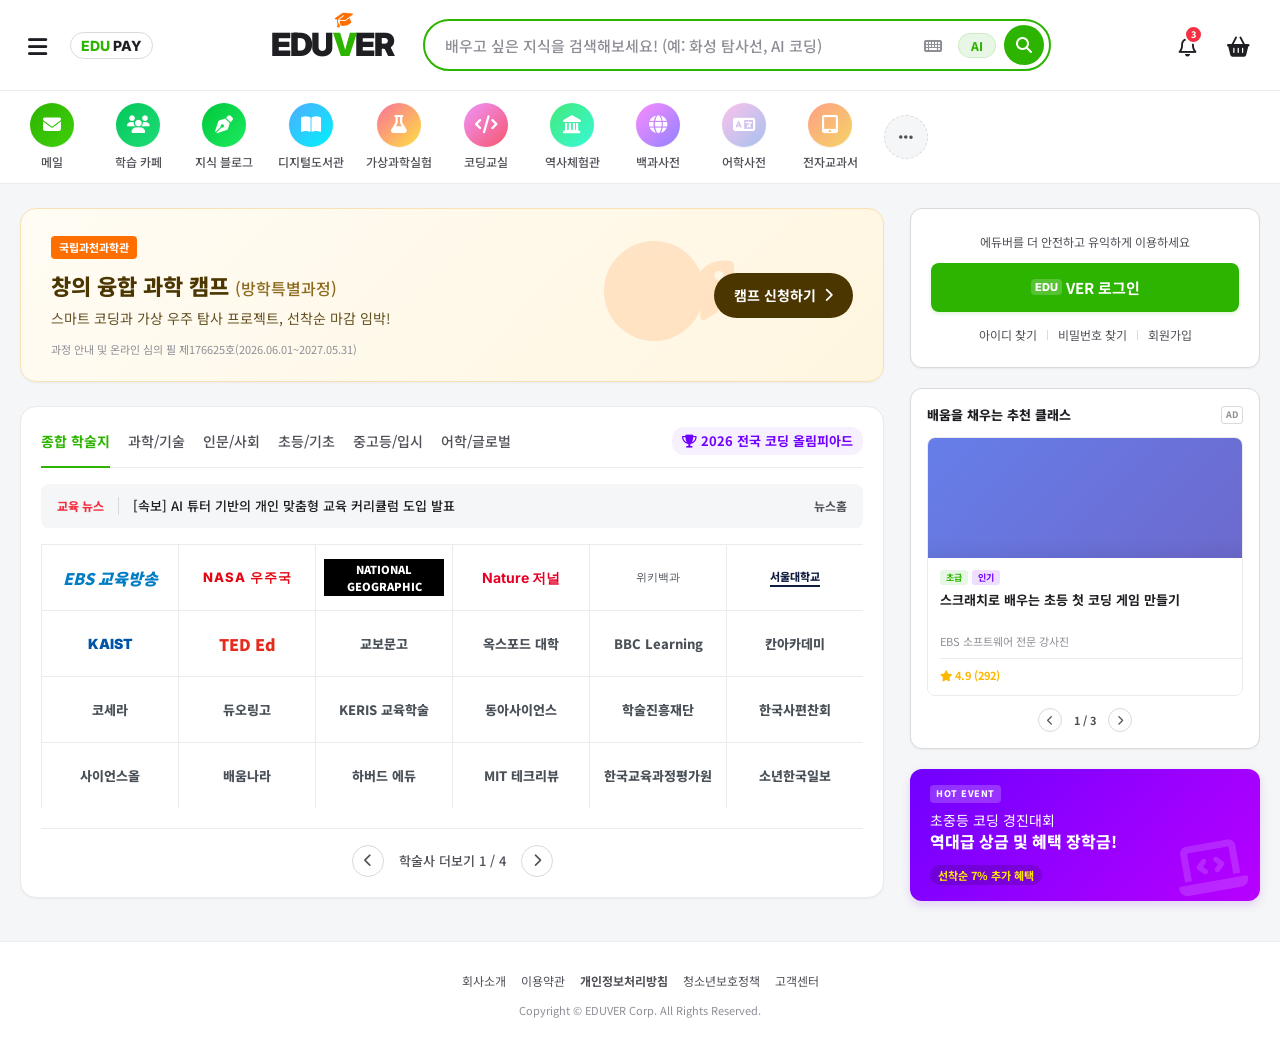
==== commit 80025bdd: "feat: EDUVER rebranding, Cafe member list view implementation and header navigation fixes" ====
--- a/index.html
+++ b/index.html
@@ -3,7 +3,7 @@
 <head>
     <meta charset="UTF-8">
     <meta name="viewport" content="width=device-width, initial-scale=1.0">
-    <title>EDUNAVER - 대한민국 대표 교육 포털</title>
+    <title>EDUVER - 대한민국 대표 교육 포털 (에듀버)</title>
     <!-- Google Fonts for modern typography -->
     <link rel="preconnect" href="https://fonts.googleapis.com">
     <link rel="preconnect" href="https://fonts.gstatic.com" crossorigin>
@@ -300,6 +300,142 @@
             border-radius: 6px !important;
             text-align: center !important;
             text-decoration: none !important;
+        }
+
+        /* Official Site Card Styles (Brand/Site Rich Card) */
+        .official-site-card {
+            background: #ffffff !important;
+            border: 1px solid #e3e7ed !important;
+            border-radius: 12px !important;
+            padding: 20px 22px !important;
+            box-shadow: 0 2px 8px rgba(0, 0, 0, 0.04) !important;
+            margin-bottom: 20px !important;
+            position: relative !important;
+        }
+
+        .official-site-header {
+            display: flex !important;
+            align-items: center !important;
+            justify-content: space-between !important;
+            margin-bottom: 8px !important;
+        }
+
+        .official-site-source {
+            display: flex !important;
+            align-items: center !important;
+            gap: 8px !important;
+            text-decoration: none !important;
+        }
+
+        .official-site-favicon {
+            width: 22px !important;
+            height: 22px !important;
+            border-radius: 6px !important;
+            object-fit: cover !important;
+            display: flex !important;
+            align-items: center !important;
+            justify-content: center !important;
+            font-size: 13px !important;
+            color: #fff !important;
+            flex-shrink: 0 !important;
+        }
+
+        .official-site-name {
+            font-size: 14px !important;
+            font-weight: 700 !important;
+            color: #111 !important;
+        }
+
+        .official-site-domain {
+            font-size: 13px !important;
+            color: #767676 !important;
+        }
+
+        .official-site-more-btn {
+            background: none !important;
+            border: none !important;
+            color: #999 !important;
+            cursor: pointer !important;
+            font-size: 14px !important;
+            padding: 4px !important;
+        }
+
+        .official-site-title {
+            font-size: 19px !important;
+            font-weight: 700 !important;
+            margin: 0 0 10px 0 !important;
+            line-height: 1.3 !important;
+        }
+
+        .official-site-title a {
+            color: #035fe5 !important;
+            text-decoration: none !important;
+            transition: color 0.15s !important;
+        }
+
+        .official-site-title a:hover {
+            text-decoration: underline !important;
+            color: #0040b3 !important;
+        }
+
+        .official-site-sublinks {
+            display: flex !important;
+            flex-wrap: wrap !important;
+            align-items: center !important;
+            gap: 6px 12px !important;
+            margin-bottom: 12px !important;
+        }
+
+        .official-site-sublinks a {
+            font-size: 14px !important;
+            font-weight: 600 !important;
+            color: #1f3bb3 !important;
+            text-decoration: none !important;
+            position: relative !important;
+        }
+
+        .official-site-sublinks a:hover {
+            text-decoration: underline !important;
+        }
+
+        .official-site-sublinks .sublink-dot {
+            color: #d1d5db !important;
+            font-size: 11px !important;
+            user-select: none !important;
+        }
+
+        .official-site-desc {
+            font-size: 14px !important;
+            color: #4b525d !important;
+            line-height: 1.55 !important;
+            margin: 0 0 14px 0 !important;
+        }
+
+        .official-site-tags-row {
+            display: flex !important;
+            flex-wrap: wrap !important;
+            gap: 6px !important;
+        }
+
+        .official-site-pill {
+            display: inline-flex !important;
+            align-items: center !important;
+            gap: 4px !important;
+            background: #f8f9fa !important;
+            border: 1px solid #e5e8eb !important;
+            color: #495057 !important;
+            padding: 6px 12px !important;
+            border-radius: 20px !important;
+            font-size: 12.5px !important;
+            font-weight: 600 !important;
+            text-decoration: none !important;
+            transition: all 0.15s !important;
+        }
+
+        .official-site-pill:hover {
+            background: #eef1f4 !important;
+            border-color: #d0d7de !important;
+            color: #111 !important;
         }
 
         @media (max-width: 860px) {
@@ -332,9 +468,9 @@
             <!-- Central Search Area -->
             <div class="header-center">
                 <div class="logo-container">
-                    <a href="#" class="logo-link">
+                    <a href="index.html" class="logo-link" id="main-logo-link">
                         <span class="logo-text">
-                            EDU<span class="logo-highlight">N<span class="cap-icon"><i class="fa-solid fa-graduation-cap"></i></span>V</span>ER
+                            EDU<span class="logo-highlight">V<span class="cap-icon"><i class="fa-solid fa-graduation-cap"></i></span></span>ER
                         </span>
                     </a>
                 </div>
@@ -395,7 +531,7 @@
                 <div class="icon-circle mail"><i class="fa-solid fa-envelope"></i></div>
                 <span>메일</span>
             </a>
-            <a href="#" class="service-item">
+            <a href="cafe.html" class="service-item" id="nav-cafe-btn">
                 <div class="icon-circle cafe"><i class="fa-solid fa-users"></i></div>
                 <span>학습 카페</span>
             </a>
@@ -449,9 +585,6 @@
                     <button class="search-tab-btn" data-tab="news"><i class="fa-regular fa-newspaper"></i> 뉴스</button>
                     <button class="search-tab-btn" data-tab="image"><i class="fa-regular fa-image"></i> 이미지</button>
                 </div>
-                <button class="btn-close-search-results" id="btn-close-search-results">
-                    <i class="fa-solid fa-xmark"></i> 메인으로 돌아가기
-                </button>
             </div>
 
             <div class="search-results-body">
@@ -482,7 +615,7 @@
                     </div>
                     <div class="search-side-card" style="margin-top: 16px;">
                         <h4>블로그 바로가기</h4>
-                        <p style="font-size: 12px; color: #666; margin-bottom: 10px;">지식과 일상이 가득한 에듀네이버 블로그</p>
+                        <p style="font-size: 12px; color: #666; margin-bottom: 10px;">지식과 일상이 가득한 에듀버 블로그</p>
                         <a href="blog.html" class="btn-side-blog-link"><i class="fa-solid fa-arrow-up-right-from-square"></i> 블로그 홈</a>
                     </div>
                 </div>
@@ -571,9 +704,9 @@
                 <!-- Premium Naver-style Login Container -->
                 <section class="login-card-container" id="login-card-container">
                     <div class="login-card-logged-out" id="login-logged-out">
-                        <p class="login-prompt">에듀네이버를 더 안전하고 유익하게 이용하세요</p>
+                        <p class="login-prompt">에듀버를 더 안전하고 유익하게 이용하세요</p>
                         <button class="login-btn-green" id="show-login-form-btn">
-                            <span class="edu-logo-inline">EDU</span><b>NAVER</b> 로그인
+                            <span class="edu-logo-inline">EDU</span><b>VER</b> 로그인
                         </button>
                         <div class="login-links">
                             <a href="find-id.html">아이디 찾기</a>
@@ -587,7 +720,7 @@
                     <!-- Toggleable Form (Hidden initially, slides down on click) -->
                     <div class="login-form-container" id="login-form-container" style="display: none;">
                         <div class="form-header">
-                            <h3>EDUNAVER 로그인</h3>
+                            <h3>EDUVER 로그인</h3>
                             <button class="form-close-btn" id="close-login-btn"><i class="fa-solid fa-xmark"></i></button>
                         </div>
                         <form id="auth-form" class="auth-form">
@@ -636,7 +769,7 @@
                                     <span class="profile-name" id="user-display-name">홍길동</span>님
                                     <span class="profile-id-badge">EDU ID <i class="fa-solid fa-lock"></i></span>
                                 </div>
-                                <div class="profile-email">gildong@edunaver.com</div>
+                                <div class="profile-email">gildong@eduver.com</div>
                                 <div class="profile-tokens">
                                     <span class="token-item"><i class="fa-solid fa-envelope-open-text token-n"></i>멤버십</span>
                                     <span class="token-item">쪽지 <strong class="highlight-green" id="profile-note-count">0</strong></span>
@@ -652,7 +785,7 @@
                                 <span class="nav-menu-label">메일</span>
                                 <span class="nav-menu-count" id="profile-mail-count">0</span>
                             </button>
-                            <button class="nav-menu-item">
+                            <button class="nav-menu-item" id="card-cafe-btn" onclick="location.href='cafe.html'">
                                 <span class="nav-menu-label">카페</span>
                                 <span class="nav-menu-count" id="profile-cafe-count">0</span>
                             </button>
@@ -768,7 +901,7 @@
             <a href="#">청소년보호정책</a>
             <a href="#">고객센터</a>
         </div>
-        <p class="copyright">Copyright © EDUNAVER Corp. All Rights Reserved.</p>
+        <p class="copyright">Copyright © EDUVER Corp. All Rights Reserved.</p>
     </footer>
 
 
--- a/style.css
+++ b/style.css
@@ -1,7 +1,7 @@
-/* EDUNAVER Premium Portal CSS Design System */
+/* EDUVER Premium Portal CSS Design System */
 
 :root {
-    --primary-color: #2db400; /* NAVER Green */
+    --primary-color: #2db400; /* EDUVER Green */
     --primary-hover: #279e00;
     --primary-light: #e8f7e5;
     
@@ -2307,6 +2307,142 @@
     gap: 16px;
 }
 
+/* Official Site Card Styles (Brand/Site Rich Card) */
+.official-site-card {
+    background: #ffffff;
+    border: 1px solid #e3e7ed;
+    border-radius: 12px;
+    padding: 20px 22px;
+    box-shadow: 0 2px 8px rgba(0, 0, 0, 0.04);
+    margin-bottom: 8px;
+    position: relative;
+}
+
+.official-site-header {
+    display: flex;
+    align-items: center;
+    justify-content: space-between;
+    margin-bottom: 8px;
+}
+
+.official-site-source {
+    display: flex;
+    align-items: center;
+    gap: 8px;
+    text-decoration: none;
+}
+
+.official-site-favicon {
+    width: 22px;
+    height: 22px;
+    border-radius: 6px;
+    object-fit: cover;
+    display: flex;
+    align-items: center;
+    justify-content: center;
+    font-size: 13px;
+    color: #fff;
+    flex-shrink: 0;
+}
+
+.official-site-name {
+    font-size: 14px;
+    font-weight: 700;
+    color: #111;
+}
+
+.official-site-domain {
+    font-size: 13px;
+    color: #767676;
+}
+
+.official-site-more-btn {
+    background: none;
+    border: none;
+    color: #999;
+    cursor: pointer;
+    font-size: 14px;
+    padding: 4px;
+}
+
+.official-site-title {
+    font-size: 19px;
+    font-weight: 700;
+    margin: 0 0 10px 0;
+    line-height: 1.3;
+}
+
+.official-site-title a {
+    color: #035fe5;
+    text-decoration: none;
+    transition: color 0.15s;
+}
+
+.official-site-title a:hover {
+    text-decoration: underline;
+    color: #0040b3;
+}
+
+.official-site-sublinks {
+    display: flex;
+    flex-wrap: wrap;
+    align-items: center;
+    gap: 6px 12px;
+    margin-bottom: 12px;
+}
+
+.official-site-sublinks a {
+    font-size: 14px;
+    font-weight: 600;
+    color: #1f3bb3;
+    text-decoration: none;
+    position: relative;
+}
+
+.official-site-sublinks a:hover {
+    text-decoration: underline;
+}
+
+.official-site-sublinks .sublink-dot {
+    color: #d1d5db;
+    font-size: 11px;
+    user-select: none;
+}
+
+.official-site-desc {
+    font-size: 14px;
+    color: #4b525d;
+    line-height: 1.55;
+    margin: 0 0 14px 0;
+}
+
+.official-site-tags-row {
+    display: flex;
+    flex-wrap: wrap;
+    gap: 6px;
+}
+
+.official-site-pill {
+    display: inline-flex;
+    align-items: center;
+    gap: 4px;
+    background: #f8f9fa;
+    border: 1px solid #e5e8eb;
+    color: #495057;
+    padding: 6px 12px;
+    border-radius: 20px;
+    font-size: 12.5px;
+    font-weight: 600;
+    text-decoration: none;
+    transition: all 0.15s;
+}
+
+.official-site-pill:hover {
+    background: #eef1f4;
+    border-color: #d0d7de;
+    color: #111;
+}
+
 /* Naver Search Result Card */
 .search-result-card {
     background: #fff;
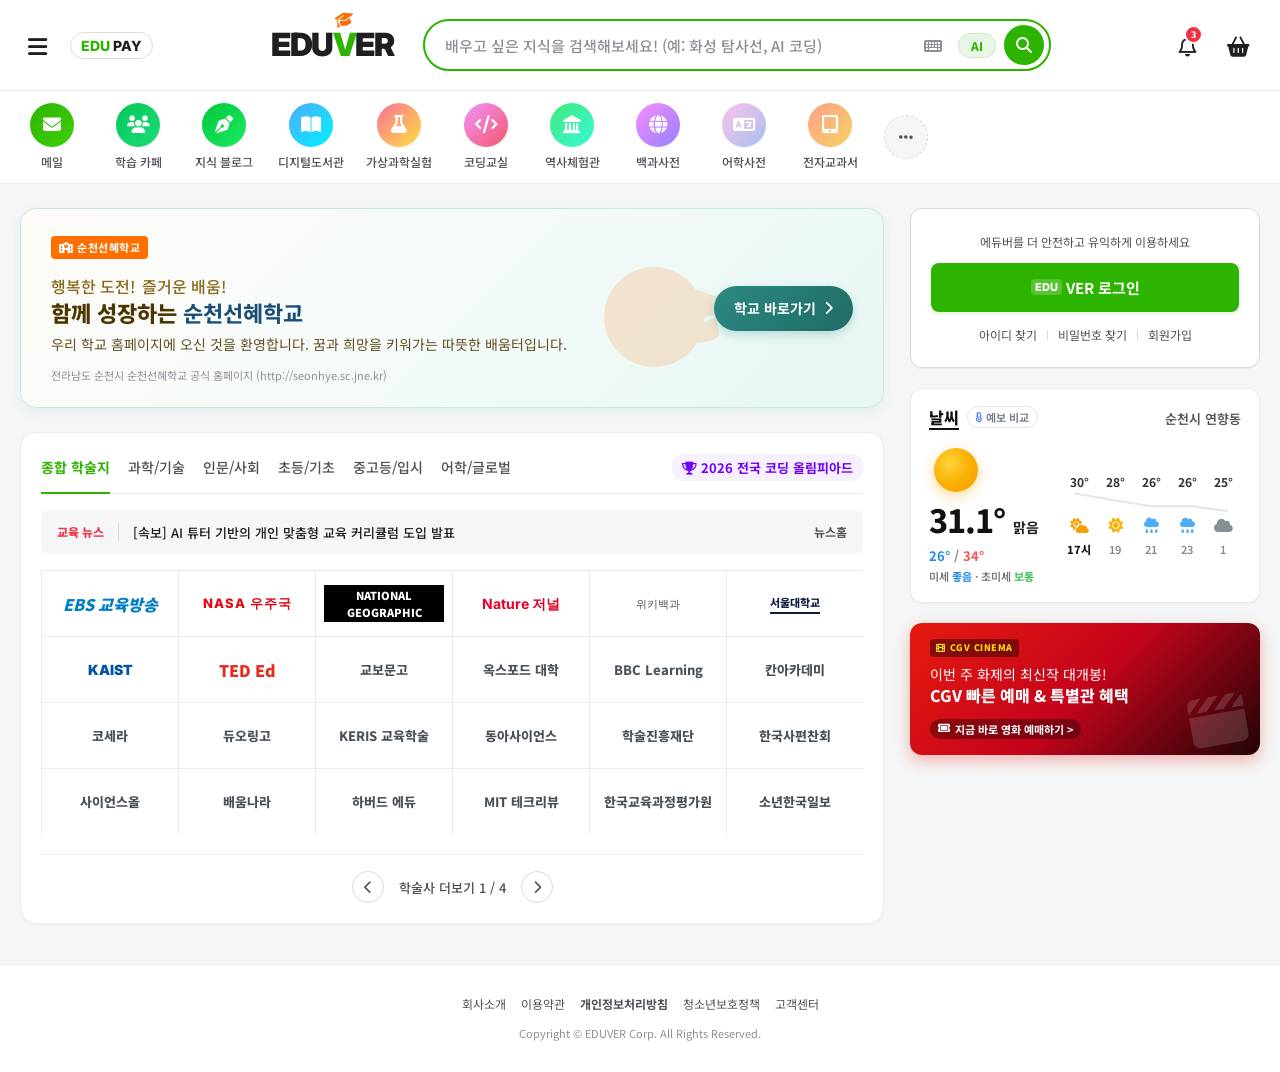
==== commit 16b5176b: "feat: Add Suncheon Seonhye School & CGV Cinema banners, Naver-style Weather widget, post comment cou" ====
--- a/index.html
+++ b/index.html
@@ -629,22 +629,27 @@
             
             <!-- Left Column: Content, Articles, Publisher Stand -->
             <div class="column-left">
-                <!-- Large Promotional Banner (Matches Naver Ad Banner position) -->
+                <!-- Large Promotional Banner (순천선혜학교 공식 홍보 배너) -->
                 <section class="banner-section">
-                    <div class="edu-banner">
+                    <div class="edu-banner seonhye-banner">
                         <div class="banner-content">
-                            <span class="banner-tag">국립과천과학관</span>
-                            <h2 class="banner-title">창의 융합 과학 캠프 <span>(방학특별과정)</span></h2>
-                            <p class="banner-desc">스마트 코딩과 가상 우주 탐사 프로젝트, 선착순 마감 임박!</p>
-                            <span class="banner-sub-desc">과정 안내 및 온라인 심의 필 제176625호(2026.06.01~2027.05.31)</span>
+                            <span class="banner-tag seonhye-tag"><i class="fa-solid fa-school"></i> 순천선혜학교</span>
+                            <h2 class="banner-title seonhye-title">
+                                <span class="seonhye-highlight-orange">행복한 도전!</span> <span class="seonhye-highlight-teal">즐거운 배움!</span><br>
+                                함께 성장하는 <strong>순천선혜학교</strong>
+                            </h2>
+                            <p class="banner-desc seonhye-desc">우리 학교 홈페이지에 오신 것을 환영합니다. 꿈과 희망을 키워가는 따뜻한 배움터입니다.</p>
+                            <span class="banner-sub-desc">전라남도 순천시 순천선혜학교 공식 홈페이지 (http://seonhye.sc.jne.kr)</span>
                         </div>
                         <div class="banner-action">
-                            <a href="#" class="banner-btn">캠프 신청하기 <i class="fa-solid fa-chevron-right"></i></a>
-                        </div>
-                        <!-- Decorative graphical objects to simulate a premium banner -->
-                        <div class="banner-decoration">
-                            <div class="decor-circle"></div>
-                            <i class="fa-solid fa-rocket decor-icon"></i>
+                            <a href="http://seonhye.sc.jne.kr/" target="_blank" rel="noopener noreferrer" class="banner-btn seonhye-btn">
+                                학교 바로가기 <i class="fa-solid fa-chevron-right"></i>
+                            </a>
+                        </div>
+                        <!-- Decorative graphical objects -->
+                        <div class="banner-decoration seonhye-decoration">
+                            <div class="decor-circle seonhye-decor-circle"></div>
+                            <i class="fa-solid fa-graduation-cap decor-icon seonhye-decor-icon"></i>
                         </div>
                     </div>
                 </section>
@@ -800,91 +805,91 @@
                     </div>
                 </section>
 
-                <!-- Course Recommendation Slider (Matches the Naver Ad Slider widget) -->
-                <section class="slider-widget-container">
-                    <div class="slider-header">
-                        <h4>배움을 채우는 추천 클래스</h4>
-                        <span class="widget-ad-tag">AD</span>
-                    </div>
-                    <div class="slider-viewport">
-                        <div class="slider-track" id="slider-track">
-                            <!-- Slide 1 -->
-                            <div class="slide">
-                                <div class="slide-image-placeholder gradient-1">
-                                    <i class="fa-solid fa-code"></i>
-                                    <span class="slide-subject">Coding</span>
-                                </div>
-                                <div class="slide-info">
-                                    <div class="slide-tags">
-                                        <span class="slide-tag tag-green">초급</span>
-                                        <span class="slide-tag tag-purple">인기</span>
-                                    </div>
-                                    <h5 class="slide-title">스크래치로 배우는 초등 첫 코딩 게임 만들기</h5>
-                                    <div class="slide-author">EBS 소프트웨어 전문 강사진</div>
-                                    <div class="slide-footer">
-                                        <span class="rating"><i class="fa-solid fa-star"></i> 4.9 (292)</span>
-                                        <span class="price">무료</span>
-                                    </div>
-                                </div>
-                            </div>
-                            <!-- Slide 2 -->
-                            <div class="slide">
-                                <div class="slide-image-placeholder gradient-2">
-                                    <i class="fa-solid fa-microscope"></i>
-                                    <span class="slide-subject">Science</span>
-                                </div>
-                                <div class="slide-info">
-                                    <div class="slide-tags">
-                                        <span class="slide-tag tag-green">중급</span>
-                                        <span class="slide-tag tag-blue">NEW</span>
-                                    </div>
-                                    <h5 class="slide-title">집에서 하는 흥미진진한 주말 과학 홈스쿨링</h5>
-                                    <div class="slide-author">사이언스동아 연구원팀</div>
-                                    <div class="slide-footer">
-                                        <span class="rating"><i class="fa-solid fa-star"></i> 4.8 (179)</span>
-                                        <span class="price">교재 포함</span>
-                                    </div>
-                                </div>
-                            </div>
-                            <!-- Slide 3 -->
-                            <div class="slide">
-                                <div class="slide-image-placeholder gradient-3">
-                                    <i class="fa-solid fa-compass-drafting"></i>
-                                    <span class="slide-subject">Math</span>
-                                </div>
-                                <div class="slide-info">
-                                    <div class="slide-tags">
-                                        <span class="slide-tag tag-green">전연령</span>
-                                        <span class="slide-tag tag-orange">BEST</span>
-                                    </div>
-                                    <h5 class="slide-title">도형으로 직관적으로 파악하는 중학 기하학 기초</h5>
-                                    <div class="slide-author">수학동아 편집부</div>
-                                    <div class="slide-footer">
-                                        <span class="rating"><i class="fa-solid fa-star"></i> 5.0 (800)</span>
-                                        <span class="price">무료</span>
-                                    </div>
-                                </div>
-                            </div>
-                        </div>
-                    </div>
-                    <div class="slider-controls">
-                        <button class="slider-control prev" id="slider-prev-btn" aria-label="이전 슬라이드"><i class="fa-solid fa-chevron-left"></i></button>
-                        <span class="slider-indicator" id="slider-indicator">1 / 3</span>
-                        <button class="slider-control next" id="slider-next-btn" aria-label="다음 슬라이드"><i class="fa-solid fa-chevron-right"></i></button>
+                <!-- Weather Widget (Naver-style Right Side Weather Card) -->
+                <section class="weather-widget-container">
+                    <div class="weather-header">
+                        <div class="weather-title-wrap">
+                            <span class="weather-title">날씨</span>
+                            <button type="button" class="btn-weather-compare"><i class="fa-solid fa-temperature-half"></i> 예보 비교</button>
+                        </div>
+                        <div class="weather-location-wrap">
+                            <span class="weather-location">순천시 연향동</span>
+                        </div>
+                    </div>
+                    <div class="weather-body">
+                        <!-- Left Main Weather Status -->
+                        <div class="weather-current-box">
+                            <div class="weather-visual-main">
+                                <div class="weather-sun-sphere"></div>
+                                <div class="weather-sun-glow"></div>
+                            </div>
+                            <div class="weather-current-info">
+                                <div class="current-temp">31.1°</div>
+                                <div class="current-state">맑음</div>
+                            </div>
+                            <div class="weather-sub-metrics">
+                                <div class="temp-min-max">
+                                    <span class="t-min">26°</span> / <span class="t-max">34°</span>
+                                </div>
+                                <div class="dust-status">
+                                    미세 <span class="dust-val dust-good">좋음</span> · 초미세 <span class="dust-val dust-normal">보통</span>
+                                </div>
+                            </div>
+                        </div>
+
+                        <!-- Right Hourly Forecast Graph -->
+                        <div class="weather-hourly-box">
+                            <div class="hourly-chart-area">
+                                <!-- Temperature curve line (SVG) -->
+                                <svg class="temp-chart-svg" viewBox="0 0 190 40" preserveAspectRatio="none">
+                                    <path d="M 15 8 L 53 16 L 95 24 L 138 24 L 175 30" fill="none" stroke="#e1e6eb" stroke-width="2.5" stroke-linecap="round"/>
+                                </svg>
+                                <div class="hourly-item">
+                                    <span class="h-temp">30°</span>
+                                    <div class="h-guide-line"></div>
+                                    <span class="h-icon icon-sun-cloud"><i class="fa-solid fa-cloud-sun"></i></span>
+                                    <span class="h-time h-now">17시</span>
+                                </div>
+                                <div class="hourly-item">
+                                    <span class="h-temp">28°</span>
+                                    <div class="h-guide-line"></div>
+                                    <span class="h-icon icon-sun"><i class="fa-solid fa-sun"></i></span>
+                                    <span class="h-time">19</span>
+                                </div>
+                                <div class="hourly-item">
+                                    <span class="h-temp">26°</span>
+                                    <div class="h-guide-line"></div>
+                                    <span class="h-icon icon-rain"><i class="fa-solid fa-cloud-rain"></i></span>
+                                    <span class="h-time">21</span>
+                                </div>
+                                <div class="hourly-item">
+                                    <span class="h-temp">26°</span>
+                                    <div class="h-guide-line"></div>
+                                    <span class="h-icon icon-rain"><i class="fa-solid fa-cloud-rain"></i></span>
+                                    <span class="h-time">23</span>
+                                </div>
+                                <div class="hourly-item">
+                                    <span class="h-temp">25°</span>
+                                    <div class="h-guide-line"></div>
+                                    <span class="h-icon icon-cloud"><i class="fa-solid fa-cloud"></i></span>
+                                    <span class="h-time">1</span>
+                                </div>
+                            </div>
+                        </div>
                     </div>
                 </section>
 
-                <!-- Bottom Promotion Banner (Purple block in Naver screenshot) -->
+                <!-- Bottom Promotion Banner (Authentic CGV Cinema Ad Banner) -->
                 <section class="bottom-promo-section">
-                    <a href="#" class="promo-link-card">
-                        <div class="promo-badge">HOT EVENT</div>
+                    <a href="https://cgv.joyfamkr.synology.me/" target="_blank" rel="noopener noreferrer" class="promo-link-card promo-card-cgv">
+                        <div class="promo-badge"><i class="fa-solid fa-film"></i> CGV CINEMA</div>
                         <div class="promo-main-text">
-                            초중등 코딩 경진대회<br>
-                            <strong>역대급 상금 및 혜택 장학금!</strong>
-                        </div>
-                        <div class="promo-discount-badge">선착순 7% 추가 혜택</div>
+                            이번 주 화제의 최신작 대개봉!<br>
+                            <strong>CGV 빠른 예매 & 특별관 혜택</strong>
+                        </div>
+                        <div class="promo-discount-badge"><i class="fa-solid fa-ticket"></i> 지금 바로 영화 예매하기 &gt;</div>
                         <div class="promo-graphics">
-                            <i class="fa-solid fa-laptop-code"></i>
+                            <i class="fa-solid fa-clapperboard"></i>
                         </div>
                     </a>
                 </section>
--- a/style.css
+++ b/style.css
@@ -544,6 +544,69 @@
     box-shadow: var(--shadow-sm);
 }
 
+.seonhye-banner {
+    background: linear-gradient(135deg, #fdfbf7 0%, #f4fbf9 50%, #e6f6f2 100%);
+    border: 1px solid #c2ebe0;
+    box-shadow: 0 4px 14px rgba(43, 138, 130, 0.08);
+}
+
+.seonhye-tag {
+    background-color: #2b8a82;
+    color: #ffffff;
+    font-weight: 800;
+    letter-spacing: 0.5px;
+    display: inline-flex;
+    align-items: center;
+    gap: 4px;
+}
+
+.seonhye-title {
+    font-size: 22px;
+    font-weight: 800;
+    color: #1e3a5f;
+    line-height: 1.35;
+    margin-bottom: 6px;
+}
+
+.seonhye-highlight-orange {
+    color: #f76707;
+}
+
+.seonhye-highlight-teal {
+    color: #2b8a82;
+}
+
+.seonhye-title strong {
+    color: #184e77;
+}
+
+.seonhye-desc {
+    color: #495057;
+    font-size: 14px;
+    margin-bottom: 10px;
+}
+
+.seonhye-btn {
+    background: linear-gradient(135deg, #2b8a82 0%, #1e6b64 100%);
+    color: #ffffff;
+    box-shadow: 0 4px 10px rgba(43, 138, 130, 0.25);
+    text-decoration: none;
+}
+
+.seonhye-btn:hover {
+    background: linear-gradient(135deg, #237871 0%, #17544e 100%);
+    transform: translateY(-2px);
+    box-shadow: 0 6px 14px rgba(43, 138, 130, 0.35);
+}
+
+.seonhye-decor-circle {
+    background-color: #2b8a82;
+}
+
+.seonhye-decor-icon {
+    color: #2b8a82;
+}
+
 .banner-content {
     position: relative;
     z-index: 2;
@@ -1288,6 +1351,249 @@
     background-color: #f1f2f4;
 }
 
+/* ----------------------------------------------------
+   Weather Widget (Naver-style Right Side Card)
+   ---------------------------------------------------- */
+.weather-widget-container {
+    background-color: var(--bg-card);
+    border: 1px solid var(--border-light);
+    border-radius: 12px;
+    padding: 16px 18px 18px 18px;
+    box-shadow: var(--shadow-sm);
+    display: flex;
+    flex-direction: column;
+    gap: 14px;
+}
+
+.weather-header {
+    display: flex;
+    align-items: center;
+    justify-content: space-between;
+}
+
+.weather-title-wrap {
+    display: flex;
+    align-items: center;
+    gap: 8px;
+}
+
+.weather-title {
+    font-size: 16px;
+    font-weight: 800;
+    color: #111;
+    text-decoration: underline;
+    text-underline-offset: 4px;
+    text-decoration-thickness: 2px;
+    cursor: pointer;
+}
+
+.btn-weather-compare {
+    background: #ffffff;
+    border: 1px solid #e1e5eb;
+    border-radius: 14px;
+    padding: 2px 8px;
+    font-size: 11px;
+    font-weight: 600;
+    color: #707784;
+    cursor: pointer;
+    display: inline-flex;
+    align-items: center;
+    gap: 4px;
+    transition: background 0.15s, border-color 0.15s;
+}
+
+.btn-weather-compare:hover {
+    background: #f8f9fa;
+    border-color: #ccd2db;
+}
+
+.btn-weather-compare i {
+    font-size: 10px;
+    color: #5c7cfa;
+}
+
+.weather-location-wrap .weather-location {
+    font-size: 13px;
+    font-weight: 600;
+    color: #555;
+}
+
+.weather-body {
+    display: flex;
+    align-items: center;
+    justify-content: space-between;
+    gap: 12px;
+}
+
+/* Left Current Weather Area */
+.weather-current-box {
+    display: flex;
+    flex-direction: column;
+    align-items: flex-start;
+    gap: 4px;
+    min-width: 120px;
+}
+
+.weather-visual-main {
+    position: relative;
+    width: 54px;
+    height: 54px;
+    display: flex;
+    align-items: center;
+    justify-content: center;
+    margin-bottom: 2px;
+}
+
+.weather-sun-sphere {
+    width: 44px;
+    height: 44px;
+    border-radius: 50%;
+    background: radial-gradient(circle at 35% 35%, #ffd43b 0%, #fab005 50%, #f59f00 100%);
+    box-shadow: 0 4px 14px rgba(245, 159, 0, 0.4);
+}
+
+.weather-sun-glow {
+    position: absolute;
+    width: 52px;
+    height: 52px;
+    border-radius: 50%;
+    background: rgba(255, 212, 59, 0.2);
+    filter: blur(4px);
+    z-index: -1;
+}
+
+.weather-current-info {
+    display: flex;
+    align-items: baseline;
+    gap: 8px;
+}
+
+.current-temp {
+    font-size: 32px;
+    font-weight: 800;
+    color: #111;
+    letter-spacing: -1px;
+    line-height: 1;
+}
+
+.current-state {
+    font-size: 14px;
+    font-weight: 700;
+    color: #222;
+}
+
+.weather-sub-metrics {
+    display: flex;
+    flex-direction: column;
+    gap: 2px;
+    margin-top: 4px;
+}
+
+.temp-min-max {
+    font-size: 13px;
+    font-weight: 700;
+    color: #888;
+}
+
+.temp-min-max .t-min {
+    color: #228be6;
+}
+
+.temp-min-max .t-max {
+    color: #fa5252;
+}
+
+.dust-status {
+    font-size: 11px;
+    font-weight: 600;
+    color: #777;
+}
+
+.dust-val {
+    font-weight: 700;
+}
+
+.dust-val.dust-good {
+    color: #228be6;
+}
+
+.dust-val.dust-normal {
+    color: #40c057;
+}
+
+/* Right Hourly Forecast Chart */
+.weather-hourly-box {
+    flex: 1;
+    position: relative;
+    padding-top: 4px;
+}
+
+.hourly-chart-area {
+    position: relative;
+    display: flex;
+    justify-content: space-between;
+    align-items: flex-end;
+    width: 100%;
+}
+
+.temp-chart-svg {
+    position: absolute;
+    top: 14px;
+    left: 0;
+    width: 100%;
+    height: 32px;
+    z-index: 1;
+    pointer-events: none;
+}
+
+.hourly-item {
+    position: relative;
+    z-index: 2;
+    display: flex;
+    flex-direction: column;
+    align-items: center;
+    gap: 4px;
+    flex: 1;
+}
+
+.hourly-item .h-temp {
+    font-size: 12px;
+    font-weight: 700;
+    color: #333;
+    margin-bottom: 2px;
+}
+
+.hourly-item .h-guide-line {
+    width: 1px;
+    height: 14px;
+    background: transparent;
+}
+
+.hourly-item .h-icon {
+    font-size: 15px;
+    height: 20px;
+    display: flex;
+    align-items: center;
+    justify-content: center;
+}
+
+.hourly-item .icon-sun-cloud { color: #f59f00; }
+.hourly-item .icon-sun { color: #fab005; }
+.hourly-item .icon-rain { color: #4dabf7; }
+.hourly-item .icon-cloud { color: #868e96; }
+
+.hourly-item .h-time {
+    font-size: 11px;
+    color: #888;
+    font-weight: 600;
+    margin-top: 2px;
+}
+
+.hourly-item .h-time.h-now {
+    font-weight: 800;
+    color: #111;
+}
+
 /* Slider Widget (Recommended Courses) */
 .slider-widget-container {
     background-color: var(--bg-card);
@@ -1481,11 +1787,39 @@
     overflow: hidden;
     box-shadow: 0 4px 10px rgba(112, 0, 255, 0.15);
     transition: transform 0.2s, box-shadow 0.2s;
+    text-decoration: none;
 }
 
 .promo-link-card:hover {
     transform: translateY(-2px);
     box-shadow: 0 6px 14px rgba(112, 0, 255, 0.25);
+}
+
+.promo-card-cgv {
+    background: linear-gradient(135deg, #e71a0f 0%, #c4041b 50%, #200407 100%);
+    box-shadow: 0 6px 16px rgba(231, 26, 15, 0.3);
+}
+
+.promo-card-cgv:hover {
+    transform: translateY(-3px);
+    box-shadow: 0 10px 22px rgba(231, 26, 15, 0.45);
+}
+
+.promo-card-cgv .promo-badge {
+    background-color: rgba(0, 0, 0, 0.4);
+    color: #ffea00;
+    font-weight: 800;
+    display: inline-flex;
+    align-items: center;
+    gap: 4px;
+}
+
+.promo-card-cgv .promo-discount-badge {
+    color: #ffffff;
+    background-color: rgba(0, 0, 0, 0.35);
+    display: inline-flex;
+    align-items: center;
+    gap: 5px;
 }
 
 .promo-badge {
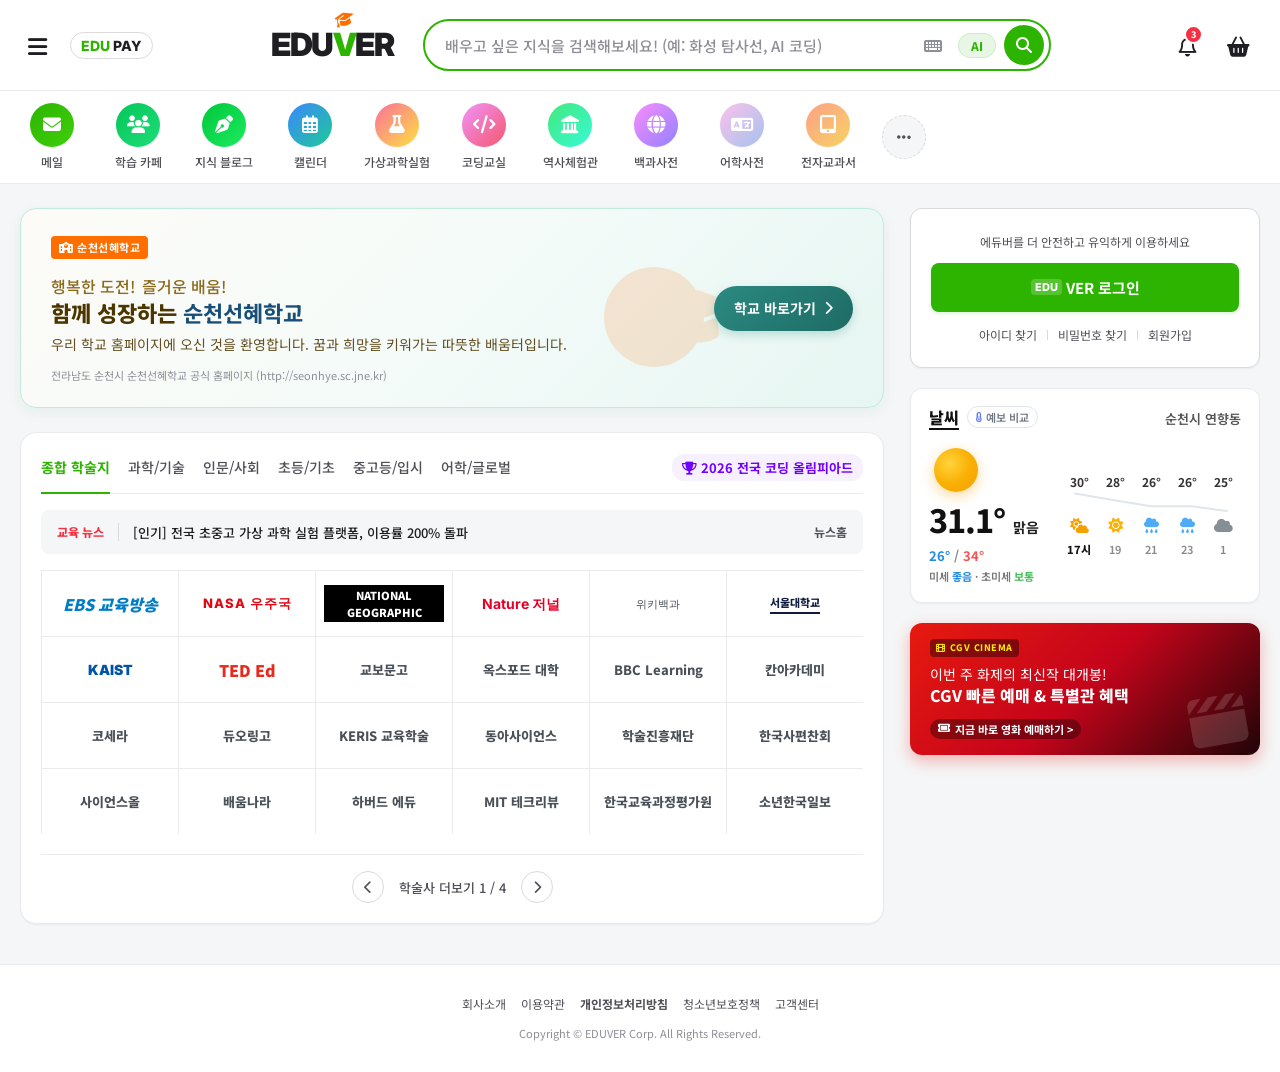
==== commit 1088bdf7: "feat: Add blog post like (공감) feature with blogger list panel, total visitors PocketBase counter, an" ====
--- a/index.html
+++ b/index.html
@@ -176,6 +176,11 @@
             border-radius: 3px !important;
         }
 
+        .result-type-badge.cafe-badge {
+            color: #0b6bcb !important;
+            background: #e8f4fd !important;
+        }
+
         .result-main-group {
             display: flex !important;
             gap: 18px !important;
@@ -436,6 +441,244 @@
             background: #eef1f4 !important;
             border-color: #d0d7de !important;
             color: #111 !important;
+        }
+
+        /* Wikipedia Knowledge Card (지식백과 스타일) */
+        .wiki-knowledge-card {
+            background: #ffffff !important;
+            border: 1px solid #e3e7ed !important;
+            border-radius: 12px !important;
+            padding: 20px 22px !important;
+            box-shadow: 0 2px 8px rgba(0, 0, 0, 0.04) !important;
+            margin-bottom: 20px !important;
+            transition: box-shadow 0.2s ease !important;
+        }
+
+        .wiki-knowledge-card:hover {
+            box-shadow: 0 4px 14px rgba(0, 0, 0, 0.07) !important;
+        }
+
+        .wiki-header-row {
+            display: flex !important;
+            align-items: center !important;
+            justify-content: space-between !important;
+            margin-bottom: 12px !important;
+        }
+
+        .wiki-badge-group {
+            display: flex !important;
+            align-items: center !important;
+            gap: 8px !important;
+        }
+
+        .wiki-badge {
+            display: inline-flex !important;
+            align-items: center !important;
+            gap: 5px !important;
+            background: #03c75a !important;
+            color: #ffffff !important;
+            font-size: 11px !important;
+            font-weight: 700 !important;
+            padding: 3px 8px !important;
+            border-radius: 4px !important;
+            letter-spacing: -0.3px !important;
+        }
+
+        .wiki-source-sub {
+            font-size: 13px !important;
+            color: #666 !important;
+            font-weight: 500 !important;
+        }
+
+        .wiki-main-content {
+            display: flex !important;
+            gap: 18px !important;
+            align-items: flex-start !important;
+        }
+
+        .wiki-text-col {
+            flex: 1 !important;
+        }
+
+        .wiki-title {
+            font-size: 19px !important;
+            font-weight: 700 !important;
+            color: #111 !important;
+            margin: 0 0 8px 0 !important;
+            line-height: 1.35 !important;
+        }
+
+        .wiki-title a {
+            color: #035fe5 !important;
+            text-decoration: none !important;
+        }
+
+        .wiki-title a:hover {
+            text-decoration: underline !important;
+        }
+
+        .wiki-extract {
+            font-size: 14px !important;
+            color: #3b4048 !important;
+            line-height: 1.6 !important;
+            margin: 0 0 12px 0 !important;
+        }
+
+        .wiki-thumb-col {
+            width: 120px !important;
+            height: 95px !important;
+            flex-shrink: 0 !important;
+            border-radius: 8px !important;
+            overflow: hidden !important;
+            border: 1px solid #eef0f3 !important;
+            background: #f8f9fa !important;
+        }
+
+        .wiki-thumb-img {
+            width: 100% !important;
+            height: 100% !important;
+            object-fit: cover !important;
+        }
+
+        .wiki-sub-items {
+            margin-top: 14px !important;
+            padding-top: 12px !important;
+            border-top: 1px solid #f1f3f5 !important;
+            display: flex !important;
+            flex-direction: column !important;
+            gap: 8px !important;
+        }
+
+        .wiki-sub-item {
+            display: flex !important;
+            align-items: baseline !important;
+            gap: 8px !important;
+            font-size: 13px !important;
+        }
+
+        .wiki-sub-label {
+            color: #03c75a !important;
+            font-weight: 700 !important;
+            font-size: 11px !important;
+            background: #e8f9ed !important;
+            padding: 1px 6px !important;
+            border-radius: 3px !important;
+            flex-shrink: 0 !important;
+        }
+
+        .wiki-sub-link {
+            color: #1f3bb3 !important;
+            font-weight: 600 !important;
+            text-decoration: none !important;
+            flex-shrink: 0 !important;
+        }
+
+        .wiki-sub-link:hover {
+            text-decoration: underline !important;
+        }
+
+        .wiki-sub-desc {
+            color: #666 !important;
+            font-size: 12.5px !important;
+            white-space: nowrap !important;
+            overflow: hidden !important;
+            text-overflow: ellipsis !important;
+        }
+
+        .wiki-footer {
+            margin-top: 12px !important;
+            display: flex !important;
+            align-items: center !important;
+            justify-content: space-between !important;
+            font-size: 12px !important;
+            color: #888 !important;
+        }
+
+        .wiki-footer a {
+            color: #03c75a !important;
+            font-weight: 600 !important;
+            text-decoration: none !important;
+            display: inline-flex !important;
+            align-items: center !important;
+            gap: 4px !important;
+        }
+
+        .wiki-footer a:hover {
+            text-decoration: underline !important;
+        }
+
+        /* External Search Fallback Card */
+        .external-search-card {
+            background: #f8fafc !important;
+            border: 1px solid #e2e8f0 !important;
+            border-radius: 12px !important;
+            padding: 18px 20px !important;
+            margin-top: 16px !important;
+            margin-bottom: 20px !important;
+        }
+
+        .external-search-card h4 {
+            font-size: 14px !important;
+            font-weight: 700 !important;
+            color: #334155 !important;
+            margin: 0 0 12px 0 !important;
+            display: flex !important;
+            align-items: center !important;
+            gap: 6px !important;
+        }
+
+        .external-portal-buttons {
+            display: flex !important;
+            flex-wrap: wrap !important;
+            gap: 8px !important;
+        }
+
+        .external-portal-btn {
+            display: inline-flex !important;
+            align-items: center !important;
+            gap: 6px !important;
+            padding: 8px 14px !important;
+            border-radius: 6px !important;
+            font-size: 13px !important;
+            font-weight: 600 !important;
+            text-decoration: none !important;
+            transition: all 0.15s ease !important;
+            border: 1px solid #e2e8f0 !important;
+            background: #ffffff !important;
+            color: #333 !important;
+        }
+
+        .external-portal-btn:hover {
+            border-color: #cbd5e1 !important;
+            background: #f1f5f9 !important;
+            transform: translateY(-1px) !important;
+            box-shadow: 0 2px 4px rgba(0,0,0,0.05) !important;
+        }
+
+        .portal-icon-naver { color: #03c75a !important; font-weight: 900 !important; font-size: 14px !important; }
+        .portal-icon-google { color: #4285F4 !important; }
+        .portal-icon-youtube { color: #FF0000 !important; }
+        .portal-icon-daum { color: #4a90e2 !important; font-weight: 900 !important; }
+
+        /* Search Loading State */
+        .search-loading-state {
+            padding: 45px 20px !important;
+            text-align: center !important;
+            color: #64748b !important;
+            font-size: 14px !important;
+            display: flex !important;
+            align-items: center !important;
+            justify-content: center !important;
+            gap: 10px !important;
+            background: #fff !important;
+            border-radius: 8px !important;
+            border: 1px solid #e3e7ed !important;
+            margin-bottom: 20px !important;
+        }
+
+        .search-loading-state i {
+            font-size: 22px !important;
+            color: #03c75a !important;
         }
 
         @media (max-width: 860px) {
@@ -527,7 +770,7 @@
     <!-- Navigation / Service Links -->
     <nav class="services-nav">
         <div class="services-container">
-            <a href="#" class="service-item" id="nav-mail-btn">
+            <a href="mail.html" class="service-item" id="nav-mail-btn">
                 <div class="icon-circle mail"><i class="fa-solid fa-envelope"></i></div>
                 <span>메일</span>
             </a>
@@ -539,9 +782,9 @@
                 <div class="icon-circle blog"><i class="fa-solid fa-pen-nib"></i></div>
                 <span>지식 블로그</span>
             </a>
-            <a href="#" class="service-item">
-                <div class="icon-circle library"><i class="fa-solid fa-book-open"></i></div>
-                <span>디지털도서관</span>
+            <a href="calendar.html" class="service-item" id="nav-calendar-btn">
+                <div class="icon-circle calendar"><i class="fa-regular fa-calendar-days"></i></div>
+                <span>캘린더</span>
             </a>
             <a href="#" class="service-item">
                 <div class="icon-circle science"><i class="fa-solid fa-flask"></i></div>
--- a/style.css
+++ b/style.css
@@ -467,14 +467,47 @@
     transition: transform 0.2s;
 }
 
-.service-item:hover .icon-circle {
-    transform: scale(1.05);
+.service-icon-wrap {
+    position: relative;
+    display: inline-block;
+}
+
+.service-noti-badge {
+    position: absolute;
+    top: -3px;
+    right: -3px;
+    background: #e53935;
+    color: #ffffff;
+    font-size: 10px;
+    font-weight: 800;
+    min-width: 17px;
+    height: 17px;
+    line-height: 15px;
+    text-align: center;
+    border-radius: 10px;
+    padding: 0 4px;
+    border: 2px solid #ffffff;
+    box-shadow: 0 2px 4px rgba(0,0,0,0.15);
+    z-index: 5;
+    display: flex;
+    align-items: center;
+    justify-content: center;
+    transition: transform 0.2s, opacity 0.2s;
+}
+
+.service-noti-badge.green-badge {
+    background: #03c75a;
+}
+
+.service-item:hover .service-noti-badge {
+    transform: scale(1.1);
 }
 
 /* Circle Gradient colors */
 .icon-circle.mail { background: linear-gradient(135deg, #2db400, #3fd00c); }
 .icon-circle.cafe { background: linear-gradient(135deg, #03c75a, #20dc77); }
 .icon-circle.blog { background: linear-gradient(135deg, #00c73c, #1deb5f); }
+.icon-circle.calendar { background: linear-gradient(135deg, #3a88fd, #20c997); }
 .icon-circle.library { background: linear-gradient(135deg, #4facfe, #00f2fe); }
 .icon-circle.science { background: linear-gradient(135deg, #fa709a, #fee140); }
 .icon-circle.coding { background: linear-gradient(135deg, #f093fb, #f5576c); }
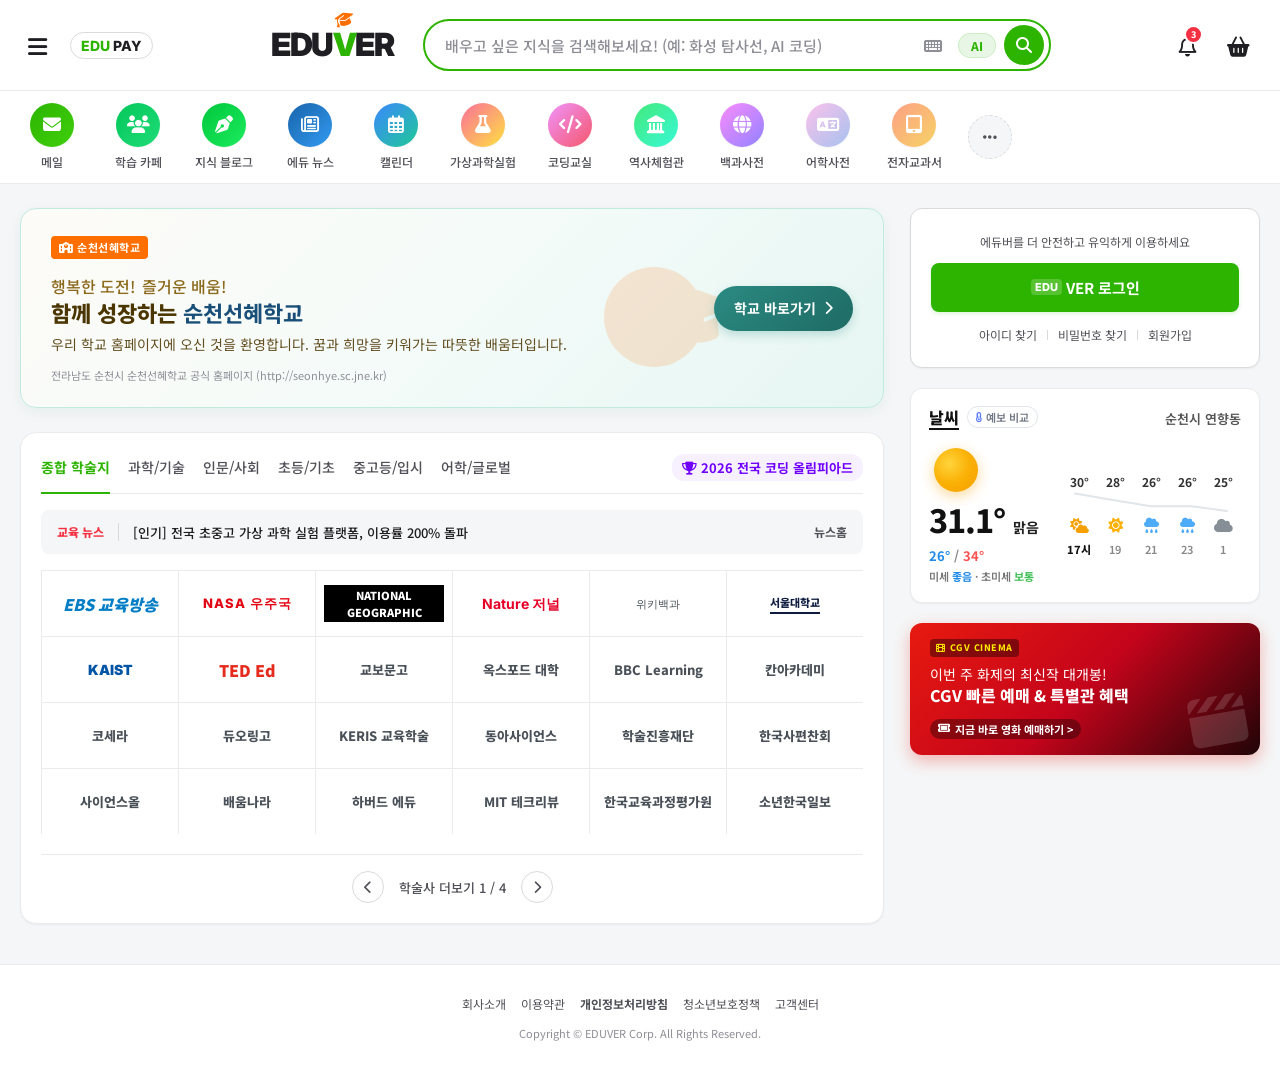
==== commit 52754284: "feat: 에듀버 뉴스(Eduver News) 서비스 추가 및 기사 삭제/좋아요/조회수 연동 개선" ====
--- a/index.html
+++ b/index.html
@@ -10,7 +10,7 @@
     <link href="https://fonts.googleapis.com/css2?family=Inter:wght@400;600;700;800&family=Noto+Sans+KR:wght@300;400;500;700;900&display=swap" rel="stylesheet">
     <!-- FontAwesome for icons -->
     <link rel="stylesheet" href="https://cdnjs.cloudflare.com/ajax/libs/font-awesome/6.4.0/css/all.min.css">
-    <link rel="stylesheet" href="style.css?v=20260820_search">
+    <link rel="stylesheet" href="style.css?v=20260905_profile">
     <style>
         /* Embedded In-Place Search Results Styles */
         .search-results-section {
@@ -782,6 +782,10 @@
                 <div class="icon-circle blog"><i class="fa-solid fa-pen-nib"></i></div>
                 <span>지식 블로그</span>
             </a>
+            <a href="news.html" class="service-item" id="nav-news-btn">
+                <div class="icon-circle news"><i class="fa-regular fa-newspaper"></i></div>
+                <span>에듀 뉴스</span>
+            </a>
             <a href="calendar.html" class="service-item" id="nav-calendar-btn">
                 <div class="icon-circle calendar"><i class="fa-regular fa-calendar-days"></i></div>
                 <span>캘린더</span>
@@ -802,7 +806,7 @@
                 <div class="icon-circle encyclopedia"><i class="fa-solid fa-globe"></i></div>
                 <span>백과사전</span>
             </a>
-            <a href="#" class="service-item">
+            <a href="https://dict.naver.com/" target="_blank" rel="noopener noreferrer" class="service-item">
                 <div class="icon-circle dictionary"><i class="fa-solid fa-language"></i></div>
                 <span>어학사전</span>
             </a>
@@ -926,7 +930,7 @@
                             </ul>
                         </div>
                         <div class="ticker-nav">
-                            <a href="#" class="ticker-home">뉴스홈</a>
+                            <a href="news.html" class="ticker-home">뉴스홈</a>
                         </div>
                     </div>
 
@@ -1006,11 +1010,11 @@
                     <!-- Logged-in Mock State (Naver Style) -->
                     <div class="login-card-logged-in" id="login-logged-in" style="display: none;">
                         <div class="profile-main">
-                            <div class="profile-avatar-wrapper">
+                            <div class="profile-avatar-wrapper" style="cursor: pointer;" onclick="openPortalProfileModal()" title="프로필 사진 및 정보 변경">
                                 <div class="profile-avatar">
                                     <img src="default-avatar.svg" alt="프로필 아바타" style="width: 100%; height: 100%; border-radius: 50%; object-fit: cover;">
                                 </div>
-                                <button class="profile-settings-btn" title="설정"><i class="fa-solid fa-gear"></i></button>
+                                <button class="profile-settings-btn" title="프로필 설정" onclick="event.stopPropagation(); openPortalProfileModal()"><i class="fa-solid fa-gear"></i></button>
                             </div>
                             <div class="profile-details">
                                 <div class="profile-username-row">
@@ -1152,8 +1156,221 @@
         <p class="copyright">Copyright © EDUVER Corp. All Rights Reserved.</p>
     </footer>
 
-
-
-    <script src="main.js"></script>
+    <!-- Edit Profile / Blog Info Modal -->
+    <div class="blog-modal" id="profile-modal" style="display: none;">
+        <div class="modal-content-box">
+            <h3 class="modal-title">내 블로그 & 프로필 설정</h3>
+            
+            <!-- Avatar Upload & Presets -->
+            <div class="modal-form-group" style="text-align: center; margin-bottom: 20px;">
+                <label style="display: block; margin-bottom: 8px;">프로필 아바타 사진</label>
+                <div style="position: relative; display: inline-block; cursor: pointer;" onclick="document.getElementById('modal-avatar-input').click()">
+                    <img id="modal-avatar-preview" src="default-avatar.svg" style="width: 80px; height: 80px; border-radius: 50%; object-fit: cover; border: 3px solid #00c73c;" onerror="this.onerror=null; this.src='default-avatar.svg';">
+                    <div style="position: absolute; bottom: 0; right: 0; background: #00c73c; color: #fff; width: 26px; height: 26px; border-radius: 50%; display: flex; align-items: center; justify-content: center; font-size: 12px; border: 2px solid #fff;">
+                        <i class="fa-solid fa-camera"></i>
+                    </div>
+                </div>
+                <input type="file" id="modal-avatar-input" accept="image/*" style="display: none;" onchange="handlePortalAvatarChange(event)">
+                <div style="font-size: 11px; color: #888; margin-top: 6px;">사진을 클릭하여 내 컴퓨터에서 이미지를 변경하세요</div>
+                
+                <!-- Quick Preset Avatars -->
+                <div style="display: flex; justify-content: center; gap: 8px; margin-top: 10px;">
+                    <img src="default-avatar.svg" style="width: 32px; height: 32px; border-radius: 50%; cursor: pointer; border: 1px solid #ddd;" onclick="setPortalPresetAvatar(this.src)" title="기본 아바타">
+                    <img src="https://images.unsplash.com/photo-1535713875002-d1d0cf377fde?w=100&auto=format&fit=crop&q=80" style="width: 32px; height: 32px; border-radius: 50%; cursor: pointer;" onclick="setPortalPresetAvatar(this.src)" title="프로필 1">
+                    <img src="https://images.unsplash.com/photo-1580489944761-15a19d654956?w=100&auto=format&fit=crop&q=80" style="width: 32px; height: 32px; border-radius: 50%; cursor: pointer;" onclick="setPortalPresetAvatar(this.src)" title="프로필 2">
+                    <img src="https://images.unsplash.com/photo-1570295999919-56ceb5ecca61?w=100&auto=format&fit=crop&q=80" style="width: 32px; height: 32px; border-radius: 50%; cursor: pointer;" onclick="setPortalPresetAvatar(this.src)" title="프로필 3">
+                    <img src="https://images.unsplash.com/photo-1494790108377-be9c29b29330?w=100&auto=format&fit=crop&q=80" style="width: 32px; height: 32px; border-radius: 50%; cursor: pointer;" onclick="setPortalPresetAvatar(this.src)" title="프로필 4">
+                </div>
+            </div>
+
+            <div class="modal-form-group">
+                <label>블로그 이름</label>
+                <input type="text" id="modal-blog-title" class="modal-input" placeholder="블로그 제목을 입력하세요">
+            </div>
+            <div class="modal-form-group">
+                <label>블로그 소개글</label>
+                <input type="text" id="modal-blog-desc" class="modal-input" placeholder="소개글을 입력하세요">
+            </div>
+            <div class="modal-actions">
+                <button class="modal-btn-cancel" onclick="closePortalProfileModal()">취소</button>
+                <button class="modal-btn-save" id="btn-save-portal-profile" onclick="savePortalProfile()">저장</button>
+            </div>
+        </div>
+    </div>
+
+    <script>
+        let portalCurrentAvatarUrl = "default-avatar.svg";
+
+        function openPortalProfileModal(e) {
+            if (e) {
+                e.preventDefault();
+                e.stopPropagation();
+            }
+            const modal = document.getElementById("profile-modal");
+            if (!modal) return;
+
+            const userName = localStorage.getItem("naverLoggedInUser") || "홍길동";
+            const userUsername = localStorage.getItem("naverLoggedInUsername") || userName;
+
+            const previewEl = document.getElementById("modal-avatar-preview");
+            const titleInput = document.getElementById("modal-blog-title");
+            const descInput = document.getElementById("modal-blog-desc");
+
+            const currentAvatarImg = document.querySelector(".profile-avatar img");
+            portalCurrentAvatarUrl = currentAvatarImg ? currentAvatarImg.src : "default-avatar.svg";
+            if (previewEl) previewEl.src = portalCurrentAvatarUrl;
+
+            if (titleInput) titleInput.value = `${userName}의 일상 & 지식 서재`;
+            if (descInput) descInput.value = "배움과 소소한 일상을 기록하는 공간입니다.";
+
+            // Direct style enforcement to show modal
+            modal.classList.add("active");
+            modal.style.cssText = "display: flex !important; opacity: 1 !important; pointer-events: auto !important; z-index: 999999 !important;";
+
+            // Async background fetch latest profile from PocketBase
+            const queryName = encodeURIComponent(userName);
+            const queryUser = encodeURIComponent(userUsername);
+            fetch(`https://pb.joyfamkr.synology.me/api/collections/users/records?filter=(name='${queryName}'||username='${queryName}'||name='${queryUser}'||username='${queryUser}')`)
+                .then(res => res.ok ? res.json() : null)
+                .then(data => {
+                    if (data && data.items && data.items.length > 0) {
+                        const record = data.items[0];
+                        if (record.avatarUrl) {
+                            portalCurrentAvatarUrl = record.avatarUrl;
+                            if (previewEl) previewEl.src = record.avatarUrl;
+                        }
+                        if (record.blogTitle && titleInput) {
+                            titleInput.value = record.blogTitle;
+                        }
+                        if (record.blogDesc && descInput) {
+                            let clean = record.blogDesc.replace(/__VISITORS:\d+__/g, "").trim();
+                            descInput.value = clean;
+                        }
+                    }
+                })
+                .catch(err => console.warn("Fetch profile for modal failed:", err));
+        }
+
+        function closePortalProfileModal() {
+            const modal = document.getElementById("profile-modal");
+            if (modal) {
+                modal.classList.remove("active");
+                modal.style.cssText = "display: none !important;";
+            }
+        }
+
+        function setPortalPresetAvatar(src) {
+            portalCurrentAvatarUrl = src;
+            const previewEl = document.getElementById("modal-avatar-preview");
+            if (previewEl) previewEl.src = src;
+        }
+
+        function handlePortalAvatarChange(event) {
+            const file = event.target.files[0];
+            if (!file) return;
+
+            if (file.size > 5 * 1024 * 1024) {
+                alert("사진 용량은 5MB 이하로 업로드해주세요.");
+                return;
+            }
+
+            const reader = new FileReader();
+            reader.onload = function(e) {
+                const rawResult = e.target.result;
+                portalCurrentAvatarUrl = rawResult;
+                const previewEl = document.getElementById("modal-avatar-preview");
+                if (previewEl) previewEl.src = rawResult;
+
+                const img = new Image();
+                img.onload = function() {
+                    try {
+                        const canvas = document.createElement("canvas");
+                        const size = 200;
+                        canvas.width = size;
+                        canvas.height = size;
+                        const ctx = canvas.getContext("2d");
+                        ctx.drawImage(img, 0, 0, size, size);
+                        const compressedUrl = canvas.toDataURL("image/jpeg", 0.85);
+                        if (compressedUrl && compressedUrl.length > 50) {
+                            portalCurrentAvatarUrl = compressedUrl;
+                            if (previewEl) previewEl.src = compressedUrl;
+                        }
+                    } catch (err) {}
+                };
+                img.src = rawResult;
+            };
+            reader.readAsDataURL(file);
+        }
+
+        async function savePortalProfile() {
+            const userName = localStorage.getItem("naverLoggedInUser") || "홍길동";
+            const userUsername = localStorage.getItem("naverLoggedInUsername") || userName;
+            const newTitle = document.getElementById("modal-blog-title") ? document.getElementById("modal-blog-title").value.trim() : "";
+            const newDesc = document.getElementById("modal-blog-desc") ? document.getElementById("modal-blog-desc").value.trim() : "";
+
+            const previewEl = document.getElementById("modal-avatar-preview");
+            if (previewEl && previewEl.src) {
+                portalCurrentAvatarUrl = previewEl.src;
+            }
+
+            const saveBtn = document.getElementById("btn-save-portal-profile");
+            if (saveBtn) {
+                saveBtn.disabled = true;
+                saveBtn.textContent = "저장 중...";
+            }
+
+            try {
+                const queryName = encodeURIComponent(userName);
+                const queryUser = encodeURIComponent(userUsername);
+                const searchRes = await fetch(`https://pb.joyfamkr.synology.me/api/collections/users/records?filter=(name='${queryName}'||username='${queryName}'||name='${queryUser}'||username='${queryUser}')`);
+                if (searchRes.ok) {
+                    const sData = await searchRes.json();
+                    if (sData.items && sData.items.length > 0) {
+                        const userRecord = sData.items[0];
+                        const userId = userRecord.id;
+
+                        const updatePayload = {};
+                        if (portalCurrentAvatarUrl) updatePayload.avatarUrl = portalCurrentAvatarUrl;
+                        if (newTitle) updatePayload.blogTitle = newTitle;
+                        if (newDesc !== undefined && newDesc !== "") {
+                            updatePayload.blogDesc = newDesc.replace(/__VISITORS:\d+__/g, "").trim();
+                        }
+
+                        const patchRes = await fetch(`https://pb.joyfamkr.synology.me/api/collections/users/records/${userId}`, {
+                            method: 'PATCH',
+                            headers: { 'Content-Type': 'application/json' },
+                            body: JSON.stringify(updatePayload)
+                        });
+
+                        if (patchRes.ok) {
+                            const updatedUser = await patchRes.json();
+                            const avatarBox = document.querySelector(".profile-avatar");
+                            if (avatarBox && updatedUser.avatarUrl) {
+                                avatarBox.innerHTML = `<img src="${updatedUser.avatarUrl}" alt="프로필 아바타" style="width: 100%; height: 100%; border-radius: 50%; object-fit: cover;" onerror="this.src='default-avatar.svg'">`;
+                            }
+                            alert("프로필이 서버에 성공적으로 저장되었습니다.");
+                            closePortalProfileModal();
+                        } else {
+                            const errBody = await patchRes.json().catch(() => ({}));
+                            alert(`서버 저장 실패: ${errBody.message || '서버 응답 오류'}`);
+                        }
+                    } else {
+                        alert("서버에서 사용자 정보를 찾을 수 없습니다.");
+                    }
+                } else {
+                    alert("서버 연결에 실패했습니다.");
+                }
+            } catch (err) {
+                console.error("Profile save error:", err);
+                alert("네트워크 오류로 서버에 저장하지 못했습니다.");
+            } finally {
+                if (saveBtn) {
+                    saveBtn.disabled = false;
+                    saveBtn.textContent = "저장";
+                }
+            }
+        }
+    </script>
+    <script src="main.js?v=20260905_profile"></script>
 </body>
 </html>
--- a/style.css
+++ b/style.css
@@ -507,6 +507,7 @@
 .icon-circle.mail { background: linear-gradient(135deg, #2db400, #3fd00c); }
 .icon-circle.cafe { background: linear-gradient(135deg, #03c75a, #20dc77); }
 .icon-circle.blog { background: linear-gradient(135deg, #00c73c, #1deb5f); }
+.icon-circle.news { background: linear-gradient(135deg, #1864ab, #339af0); }
 .icon-circle.calendar { background: linear-gradient(135deg, #3a88fd, #20c997); }
 .icon-circle.library { background: linear-gradient(135deg, #4facfe, #00f2fe); }
 .icon-circle.science { background: linear-gradient(135deg, #fa709a, #fee140); }
@@ -1195,6 +1196,13 @@
     flex-shrink: 0;
 }
 
+.profile-avatar-wrapper {
+    position: relative;
+    display: inline-block;
+    cursor: pointer;
+    flex-shrink: 0;
+}
+
 .profile-avatar {
     width: 48px;
     height: 48px;
@@ -1212,17 +1220,26 @@
     position: absolute;
     bottom: -2px;
     right: -2px;
-    width: 18px;
-    height: 18px;
+    width: 22px;
+    height: 22px;
     border-radius: 50%;
     background-color: white;
     border: 1px solid var(--border-medium);
     display: flex;
     align-items: center;
     justify-content: center;
-    font-size: 10px;
+    font-size: 11px;
     color: var(--text-secondary);
     box-shadow: var(--shadow-sm);
+    cursor: pointer;
+    z-index: 10;
+    transition: all 0.15s ease;
+}
+
+.profile-settings-btn:hover {
+    background-color: #f1f3f5;
+    color: #00c73c;
+    transform: scale(1.1);
 }
 
 .profile-details {
@@ -3020,4 +3037,120 @@
     }
 }
 
-
+/* Profile Edit Modal in Portal */
+.blog-modal {
+    position: fixed;
+    inset: 0;
+    top: 0;
+    left: 0;
+    right: 0;
+    bottom: 0;
+    background: rgba(0,0,0,0.5);
+    display: none;
+    align-items: center;
+    justify-content: center;
+    z-index: 999999;
+    opacity: 0;
+    transition: opacity 0.2s ease;
+}
+
+.blog-modal.active {
+    display: flex !important;
+    opacity: 1 !important;
+    pointer-events: auto !important;
+}
+
+.modal-content-box {
+    background: #fff;
+    border-radius: 12px;
+    width: 90%;
+    max-width: 480px;
+    padding: 24px;
+    box-shadow: 0 10px 30px rgba(0,0,0,0.15);
+    animation: modalFadeIn 0.25s ease-out;
+}
+
+@keyframes modalFadeIn {
+    from {
+        opacity: 0;
+        transform: translateY(-10px) scale(0.98);
+    }
+    to {
+        opacity: 1;
+        transform: translateY(0) scale(1);
+    }
+}
+
+.modal-title {
+    font-size: 18px;
+    font-weight: 700;
+    margin-bottom: 16px;
+    color: #111;
+}
+
+.modal-form-group {
+    margin-bottom: 16px;
+}
+
+.modal-form-group label {
+    display: block;
+    font-size: 13px;
+    font-weight: 600;
+    margin-bottom: 6px;
+    color: #333;
+}
+
+.modal-input {
+    width: 100%;
+    padding: 10px 12px;
+    border: 1px solid #d5d9de;
+    border-radius: 6px;
+    font-size: 14px;
+    outline: none;
+    box-sizing: border-box;
+}
+
+.modal-input:focus {
+    border-color: #00c73c;
+}
+
+.modal-actions {
+    display: flex;
+    justify-content: flex-end;
+    gap: 8px;
+    margin-top: 20px;
+}
+
+.modal-btn-cancel {
+    background: #f1f3f5;
+    color: #495057;
+    border: 1px solid #dee2e6;
+    padding: 9px 18px;
+    border-radius: 6px;
+    font-size: 13px;
+    font-weight: 600;
+    cursor: pointer;
+    transition: background 0.15s;
+}
+
+.modal-btn-cancel:hover {
+    background: #e9ecef;
+}
+
+.modal-btn-save {
+    background: #03c75a;
+    color: #fff;
+    border: none;
+    padding: 9px 20px;
+    border-radius: 6px;
+    font-size: 13px;
+    font-weight: 700;
+    cursor: pointer;
+    transition: background 0.15s;
+}
+
+.modal-btn-save:hover {
+    background: #029b46;
+}
+
+
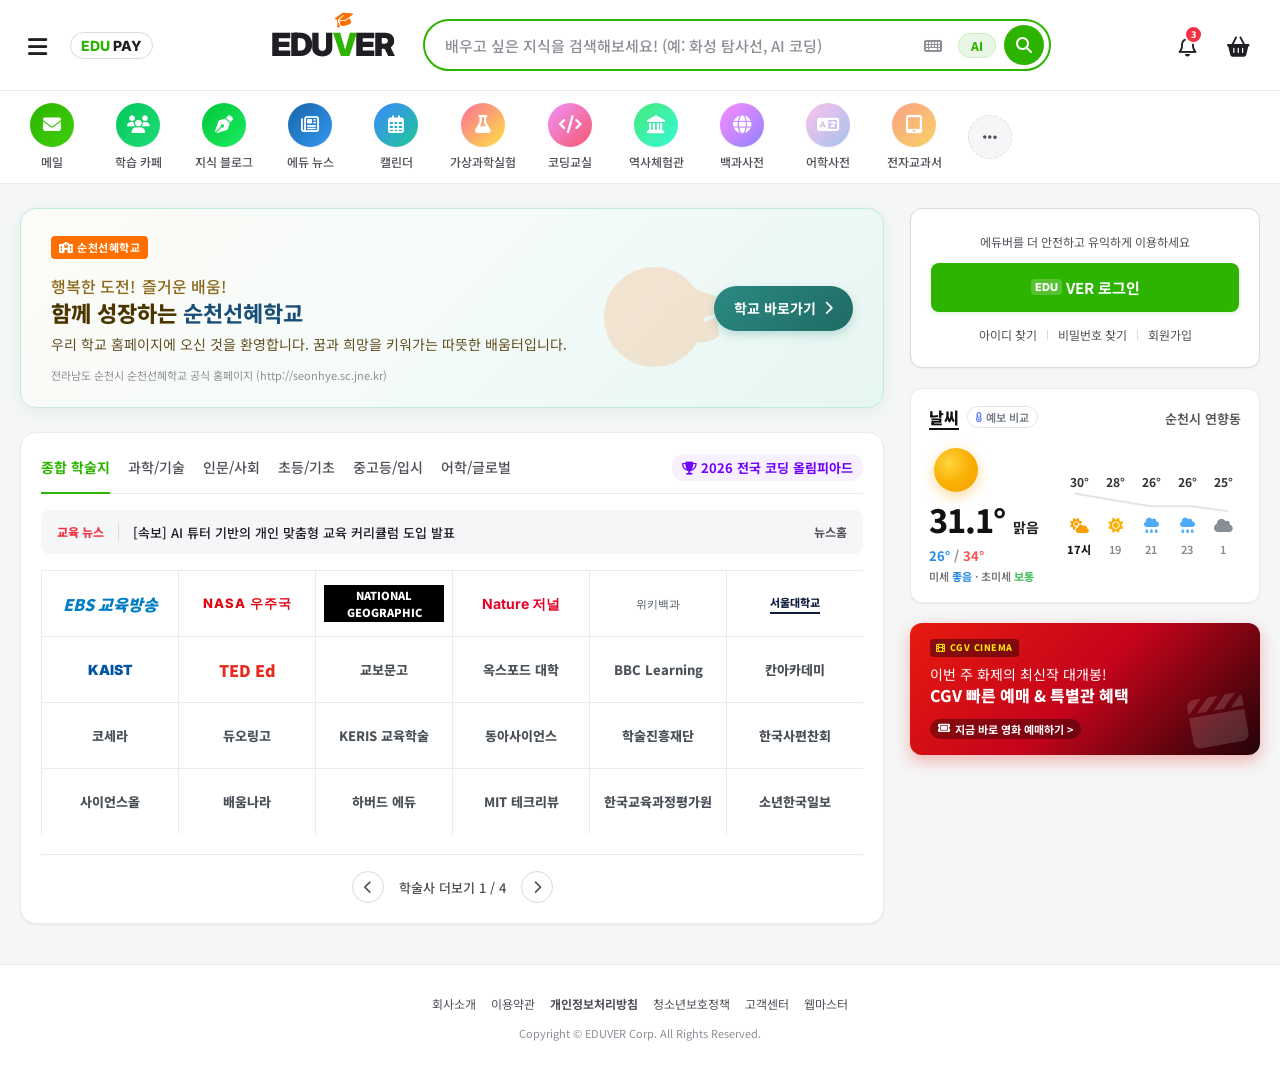
==== commit ee5c9b2c: "feat: Add webmaster tool, Naver-style news search card with deduplication, and update README" ====
--- a/index.html
+++ b/index.html
@@ -10,7 +10,7 @@
     <link href="https://fonts.googleapis.com/css2?family=Inter:wght@400;600;700;800&family=Noto+Sans+KR:wght@300;400;500;700;900&display=swap" rel="stylesheet">
     <!-- FontAwesome for icons -->
     <link rel="stylesheet" href="https://cdnjs.cloudflare.com/ajax/libs/font-awesome/6.4.0/css/all.min.css">
-    <link rel="stylesheet" href="style.css?v=20260905_profile">
+    <link rel="stylesheet" href="style.css?v=20261006_newsfix">
     <style>
         /* Embedded In-Place Search Results Styles */
         .search-results-section {
@@ -679,6 +679,214 @@
         .search-loading-state i {
             font-size: 22px !important;
             color: #03c75a !important;
+        }
+
+        /* Naver-Style News Section Card Styles */
+        .search-news-section-card {
+            background: #ffffff !important;
+            border-radius: 10px !important;
+            border: 1px solid #e3e7ed !important;
+            padding: 22px 24px !important;
+            margin-bottom: 20px !important;
+            box-shadow: 0 1px 4px rgba(0, 0, 0, 0.03) !important;
+        }
+
+        .search-news-section-header {
+            display: flex !important;
+            justify-content: space-between !important;
+            align-items: center !important;
+            padding-bottom: 14px !important;
+            border-bottom: 1px solid #f1f3f6 !important;
+            margin-bottom: 16px !important;
+        }
+
+        .search-news-main-title {
+            font-size: 19px !important;
+            font-weight: 800 !important;
+            color: #111111 !important;
+            letter-spacing: -0.3px !important;
+            margin: 0 !important;
+        }
+
+        .search-news-sort-group {
+            display: flex !important;
+            align-items: center !important;
+            gap: 10px !important;
+            font-size: 12.5px !important;
+        }
+
+        .search-news-sort-group .sort-active {
+            color: #111111 !important;
+            font-weight: 700 !important;
+            cursor: pointer !important;
+        }
+
+        .search-news-sort-group .sort-inactive {
+            color: #888888 !important;
+            cursor: pointer !important;
+        }
+
+        .search-news-item {
+            padding: 16px 0 !important;
+            border-bottom: 1px solid #f4f6f9 !important;
+        }
+
+        .search-news-item:first-of-type {
+            padding-top: 0 !important;
+        }
+
+        .search-news-item:last-of-type {
+            border-bottom: none !important;
+            padding-bottom: 4px !important;
+        }
+
+        .search-news-meta {
+            display: flex !important;
+            align-items: center !important;
+            gap: 6px !important;
+            font-size: 12px !important;
+            color: #767676 !important;
+            margin-bottom: 8px !important;
+        }
+
+        .news-press-icon {
+            width: 18px !important;
+            height: 18px !important;
+            border-radius: 50% !important;
+            background: #03c75a !important;
+            color: #ffffff !important;
+            font-size: 10px !important;
+            font-weight: 800 !important;
+            display: inline-flex !important;
+            align-items: center !important;
+            justify-content: center !important;
+            flex-shrink: 0 !important;
+        }
+
+        .news-press-name {
+            font-weight: 700 !important;
+            color: #222222 !important;
+        }
+
+        .news-pick-badge {
+            background: #f1f3f5 !important;
+            color: #555555 !important;
+            font-size: 10px !important;
+            font-weight: 700 !important;
+            padding: 1px 5px !important;
+            border-radius: 3px !important;
+            letter-spacing: 0.2px !important;
+        }
+
+        .news-dot {
+            color: #bbb !important;
+        }
+
+        .news-portal {
+            color: #767676 !important;
+        }
+
+        .search-news-content-row {
+            display: flex !important;
+            justify-content: space-between !important;
+            align-items: flex-start !important;
+            gap: 18px !important;
+        }
+
+        .search-news-text {
+            flex: 1 !important;
+            min-width: 0 !important;
+        }
+
+        .search-news-headline {
+            font-size: 16px !important;
+            font-weight: 700 !important;
+            line-height: 1.4 !important;
+            margin: 0 0 6px 0 !important;
+        }
+
+        .search-news-headline a {
+            color: #003680 !important;
+            text-decoration: none !important;
+            transition: color 0.15s !important;
+            display: -webkit-box !important;
+            -webkit-line-clamp: 2 !important;
+            -webkit-box-orient: vertical !important;
+            overflow: hidden !important;
+        }
+
+        .search-news-headline a:hover {
+            text-decoration: underline !important;
+            color: #022352 !important;
+        }
+
+        .search-news-headline mark, .search-news-snippet mark {
+            background: transparent !important;
+            font-weight: 800 !important;
+            color: #003680 !important;
+            text-decoration: underline !important;
+            text-decoration-color: #03c75a !important;
+        }
+
+        .search-news-snippet {
+            font-size: 13.5px !important;
+            color: #444444 !important;
+            line-height: 1.55 !important;
+            display: -webkit-box !important;
+            -webkit-line-clamp: 2 !important;
+            -webkit-box-orient: vertical !important;
+            overflow: hidden !important;
+            margin: 0 !important;
+        }
+
+        .search-news-thumb-wrap {
+            width: 96px !important;
+            height: 96px !important;
+            min-width: 96px !important;
+            max-width: 96px !important;
+            border-radius: 8px !important;
+            overflow: hidden !important;
+            flex-shrink: 0 !important;
+            border: 1px solid #eaedf0 !important;
+            display: block !important;
+            background: #f8f9fa !important;
+        }
+
+        .search-news-thumb-img {
+            width: 100% !important;
+            height: 100% !important;
+            object-fit: cover !important;
+            display: block !important;
+            transition: transform 0.2s ease !important;
+        }
+
+        .search-news-thumb-wrap:hover .search-news-thumb-img {
+            transform: scale(1.05) !important;
+        }
+
+        .search-news-footer {
+            padding-top: 14px !important;
+            border-top: 1px solid #f1f3f6 !important;
+            margin-top: 12px !important;
+            display: flex !important;
+            justify-content: flex-end !important;
+        }
+
+        .btn-news-all-more {
+            background: none !important;
+            border: none !important;
+            color: #004b99 !important;
+            font-size: 13px !important;
+            font-weight: 600 !important;
+            cursor: pointer !important;
+            display: inline-flex !important;
+            align-items: center !important;
+            gap: 4px !important;
+            padding: 4px 6px !important;
+        }
+
+        .btn-news-all-more:hover {
+            text-decoration: underline !important;
         }
 
         @media (max-width: 860px) {
@@ -1152,6 +1360,7 @@
             <a href="#"><strong>개인정보처리방침</strong></a>
             <a href="#">청소년보호정책</a>
             <a href="#">고객센터</a>
+            <a href="webmaster.html" class="footer-webmaster-link" title="에듀버 웹마스터 도구 (사이트 검색 등록)">웹마스터</a>
         </div>
         <p class="copyright">Copyright © EDUVER Corp. All Rights Reserved.</p>
     </footer>
--- a/style.css
+++ b/style.css
@@ -3153,4 +3153,210 @@
     background: #029b46;
 }
 
-
+/* ========================================================
+   Webmaster Site Registration Center (웹마스터 검색 사이트 등록 관리)
+   ======================================================== */
+.footer-webmaster-link {
+    color: #9aa0a6 !important;
+    font-size: 11px !important;
+    font-weight: 400 !important;
+    margin-left: 10px;
+    opacity: 0.7;
+    transition: opacity 0.2s, color 0.2s;
+    text-decoration: none;
+    cursor: pointer;
+}
+
+.footer-webmaster-link:hover {
+    opacity: 1;
+    color: #03c75a !important;
+    text-decoration: underline;
+}
+
+/* ========================================================
+   Naver Integrated Search - News Section Style
+   ======================================================== */
+.search-news-section-card {
+    background: #ffffff;
+    border-radius: 10px;
+    border: 1px solid #e3e7ed;
+    padding: 22px 24px;
+    margin-bottom: 20px;
+    box-shadow: 0 1px 4px rgba(0, 0, 0, 0.03);
+}
+
+.search-news-section-header {
+    display: flex;
+    justify-content: space-between;
+    align-items: center;
+    padding-bottom: 14px;
+    border-bottom: 1px solid #f1f3f6;
+    margin-bottom: 16px;
+}
+
+.search-news-main-title {
+    font-size: 19px;
+    font-weight: 800;
+    color: #111111;
+    letter-spacing: -0.3px;
+}
+
+.search-news-sort-group {
+    display: flex;
+    align-items: center;
+    gap: 10px;
+    font-size: 12.5px;
+}
+
+.search-news-sort-group .sort-active {
+    color: #111111;
+    font-weight: 700;
+    cursor: pointer;
+}
+
+.search-news-sort-group .sort-inactive {
+    color: #888888;
+    cursor: pointer;
+}
+
+.search-news-item {
+    padding: 14px 0;
+    border-bottom: 1px solid #f4f6f9;
+}
+
+.search-news-item:first-of-type {
+    padding-top: 0;
+}
+
+.search-news-item:last-of-type {
+    border-bottom: none;
+    padding-bottom: 4px;
+}
+
+.search-news-meta {
+    display: flex;
+    align-items: center;
+    gap: 6px;
+    font-size: 12px;
+    color: #767676;
+    margin-bottom: 6px;
+}
+
+.news-press-name {
+    font-weight: 700;
+    color: #222222;
+}
+
+.news-pick-badge {
+    background: #f1f3f5;
+    color: #666666;
+    font-size: 10px;
+    font-weight: 700;
+    padding: 1px 5px;
+    border-radius: 3px;
+    letter-spacing: 0.2px;
+}
+
+.news-dot {
+    color: #bbb;
+}
+
+.search-news-content-row {
+    display: flex;
+    justify-content: space-between;
+    align-items: flex-start;
+    gap: 18px;
+}
+
+.search-news-text {
+    flex: 1;
+}
+
+.search-news-headline {
+    font-size: 16px;
+    font-weight: 700;
+    line-height: 1.4;
+    margin-bottom: 6px;
+}
+
+.search-news-headline a {
+    color: #003680;
+    text-decoration: none;
+    transition: color 0.15s;
+}
+
+.search-news-headline a:hover {
+    text-decoration: underline;
+    color: #022352;
+}
+
+.search-news-headline mark {
+    background: transparent;
+    font-weight: 800;
+    color: #003680;
+}
+
+.search-news-snippet {
+    font-size: 13.5px;
+    color: #444444;
+    line-height: 1.55;
+    display: -webkit-box;
+    -webkit-line-clamp: 2;
+    -webkit-box-orient: vertical;
+    overflow: hidden;
+}
+
+.search-news-snippet mark {
+    background: transparent;
+    font-weight: 800;
+    color: #111111;
+}
+
+.search-news-thumb-wrap {
+    width: 96px;
+    height: 96px;
+    border-radius: 8px;
+    overflow: hidden;
+    flex-shrink: 0;
+    border: 1px solid #eaedf0;
+    display: block;
+}
+
+.search-news-thumb-img {
+    width: 100%;
+    height: 100%;
+    object-fit: cover;
+    transition: transform 0.2s ease;
+}
+
+.search-news-thumb-wrap:hover .search-news-thumb-img {
+    transform: scale(1.05);
+}
+
+.search-news-footer {
+    padding-top: 14px;
+    border-top: 1px solid #f1f3f6;
+    margin-top: 10px;
+    display: flex;
+    justify-content: flex-end;
+}
+
+.btn-news-all-more {
+    background: none;
+    border: none;
+    color: #004b99;
+    font-size: 13px;
+    font-weight: 600;
+    cursor: pointer;
+    display: inline-flex;
+    align-items: center;
+    gap: 4px;
+    padding: 4px 6px;
+}
+
+.btn-news-all-more:hover {
+    text-decoration: underline;
+}
+
+
+
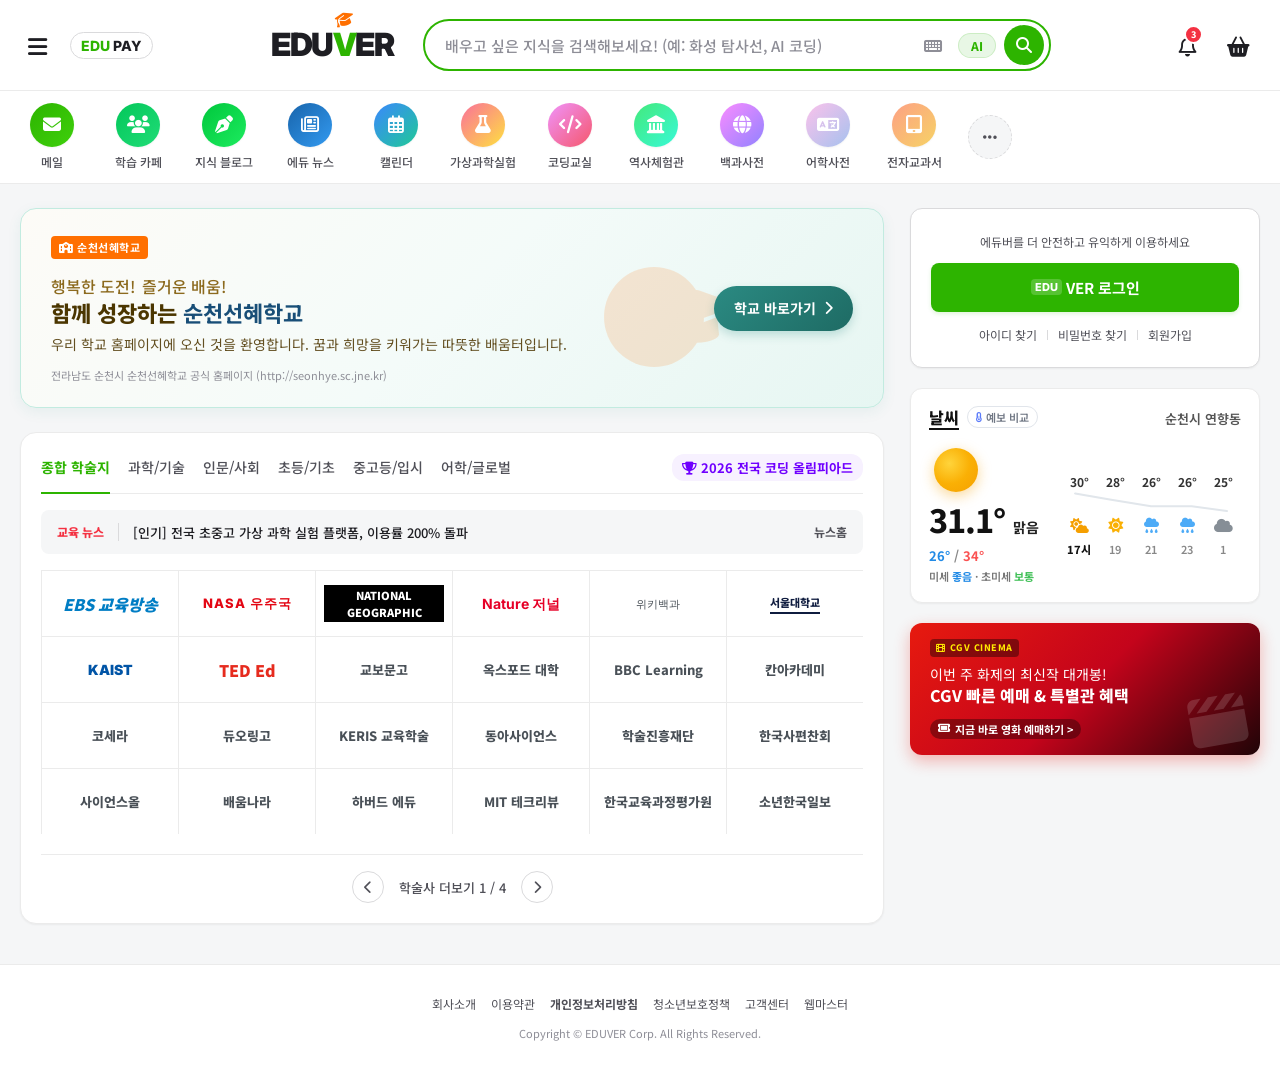
==== commit 66be60c1: "Fix search result layout width and flexbox text overflow" ====
--- a/index.html
+++ b/index.html
@@ -26,7 +26,7 @@
             display: flex !important;
             align-items: center !important;
             justify-content: space-between !important;
-            padding: 0 40px !important;
+            padding: 0 4px !important;
             position: sticky !important;
             top: 0 !important;
             z-index: 50 !important;
@@ -90,16 +90,32 @@
         }
 
         .search-results-container {
-            max-width: 1130px !important;
+            max-width: 1060px !important;
             margin: 0 auto !important;
-            padding: 0 16px !important;
+            padding: 0 20px !important;
+            box-sizing: border-box !important;
         }
 
         .search-results-body {
             display: grid !important;
-            grid-template-columns: 1fr 320px !important;
-            gap: 24px !important;
+            grid-template-columns: minmax(0, 680px) 320px !important;
+            justify-content: center !important;
+            gap: 28px !important;
             padding: 24px 0 !important;
+            box-sizing: border-box !important;
+        }
+
+        .search-results-left {
+            min-width: 0 !important;
+            max-width: 680px !important;
+            width: 100% !important;
+            box-sizing: border-box !important;
+        }
+
+        .search-results-right {
+            min-width: 0 !important;
+            width: 320px !important;
+            box-sizing: border-box !important;
         }
 
         .search-query-summary {
@@ -133,6 +149,10 @@
             border: 1px solid #e3e7ed !important;
             padding: 20px 24px !important;
             box-shadow: 0 1px 3px rgba(0,0,0,0.03) !important;
+            box-sizing: border-box !important;
+            max-width: 100% !important;
+            min-width: 0 !important;
+            overflow: hidden !important;
         }
 
         .result-source-row {
@@ -140,12 +160,14 @@
             align-items: center !important;
             justify-content: space-between !important;
             margin-bottom: 10px !important;
+            min-width: 0 !important;
         }
 
         .result-source-info {
             display: flex !important;
             align-items: center !important;
             gap: 8px !important;
+            min-width: 0 !important;
         }
 
         .result-author-avatar {
@@ -154,17 +176,20 @@
             border-radius: 50% !important;
             object-fit: cover !important;
             display: block !important;
+            flex-shrink: 0 !important;
         }
 
         .result-source-name {
             font-size: 13px !important;
             font-weight: 700 !important;
             color: #333 !important;
+            white-space: nowrap !important;
         }
 
         .result-source-time {
             font-size: 12px !important;
             color: #888 !important;
+            flex-shrink: 0 !important;
         }
 
         .result-type-badge {
@@ -174,6 +199,7 @@
             background: #ebfbee !important;
             padding: 2px 6px !important;
             border-radius: 3px !important;
+            flex-shrink: 0 !important;
         }
 
         .result-type-badge.cafe-badge {
@@ -184,10 +210,13 @@
         .result-main-group {
             display: flex !important;
             gap: 18px !important;
+            min-width: 0 !important;
+            width: 100% !important;
         }
 
         .result-text-content {
             flex: 1 !important;
+            min-width: 0 !important;
         }
 
         .result-title {
@@ -197,6 +226,7 @@
             line-height: 1.4 !important;
             margin: 0 0 8px 0 !important;
             cursor: pointer !important;
+            word-break: break-all !important;
         }
 
         .result-title:hover {
@@ -216,6 +246,8 @@
             color: #4b525d !important;
             line-height: 1.6 !important;
             margin: 0 0 12px 0 !important;
+            word-break: break-all !important;
+            overflow-wrap: break-word !important;
         }
 
         .result-thumb-wrapper {
@@ -316,6 +348,10 @@
             box-shadow: 0 2px 8px rgba(0, 0, 0, 0.04) !important;
             margin-bottom: 20px !important;
             position: relative !important;
+            box-sizing: border-box !important;
+            max-width: 100% !important;
+            min-width: 0 !important;
+            overflow: hidden !important;
         }
 
         .official-site-header {
@@ -452,6 +488,10 @@
             box-shadow: 0 2px 8px rgba(0, 0, 0, 0.04) !important;
             margin-bottom: 20px !important;
             transition: box-shadow 0.2s ease !important;
+            box-sizing: border-box !important;
+            max-width: 100% !important;
+            min-width: 0 !important;
+            overflow: hidden !important;
         }
 
         .wiki-knowledge-card:hover {
@@ -463,12 +503,14 @@
             align-items: center !important;
             justify-content: space-between !important;
             margin-bottom: 12px !important;
+            min-width: 0 !important;
         }
 
         .wiki-badge-group {
             display: flex !important;
             align-items: center !important;
             gap: 8px !important;
+            min-width: 0 !important;
         }
 
         .wiki-badge {
@@ -482,22 +524,28 @@
             padding: 3px 8px !important;
             border-radius: 4px !important;
             letter-spacing: -0.3px !important;
+            flex-shrink: 0 !important;
         }
 
         .wiki-source-sub {
             font-size: 13px !important;
             color: #666 !important;
             font-weight: 500 !important;
+            white-space: nowrap !important;
         }
 
         .wiki-main-content {
             display: flex !important;
             gap: 18px !important;
             align-items: flex-start !important;
+            min-width: 0 !important;
+            width: 100% !important;
+            box-sizing: border-box !important;
         }
 
         .wiki-text-col {
             flex: 1 !important;
+            min-width: 0 !important;
         }
 
         .wiki-title {
@@ -506,6 +554,7 @@
             color: #111 !important;
             margin: 0 0 8px 0 !important;
             line-height: 1.35 !important;
+            word-break: break-all !important;
         }
 
         .wiki-title a {
@@ -522,6 +571,8 @@
             color: #3b4048 !important;
             line-height: 1.6 !important;
             margin: 0 0 12px 0 !important;
+            word-break: break-all !important;
+            overflow-wrap: break-word !important;
         }
 
         .wiki-thumb-col {
@@ -547,13 +598,19 @@
             display: flex !important;
             flex-direction: column !important;
             gap: 8px !important;
+            width: 100% !important;
+            min-width: 0 !important;
+            box-sizing: border-box !important;
         }
 
         .wiki-sub-item {
             display: flex !important;
-            align-items: baseline !important;
+            align-items: center !important;
             gap: 8px !important;
             font-size: 13px !important;
+            width: 100% !important;
+            min-width: 0 !important;
+            box-sizing: border-box !important;
         }
 
         .wiki-sub-label {
@@ -571,6 +628,7 @@
             font-weight: 600 !important;
             text-decoration: none !important;
             flex-shrink: 0 !important;
+            white-space: nowrap !important;
         }
 
         .wiki-sub-link:hover {
@@ -578,6 +636,8 @@
         }
 
         .wiki-sub-desc {
+            flex: 1 !important;
+            min-width: 0 !important;
             color: #666 !important;
             font-size: 12.5px !important;
             white-space: nowrap !important;
@@ -889,15 +949,16 @@
             text-decoration: underline !important;
         }
 
-        @media (max-width: 860px) {
+        @media (max-width: 1060px) {
             .search-results-body {
-                grid-template-columns: 1fr !important;
+                grid-template-columns: minmax(0, 680px) !important;
+                justify-content: center !important;
             }
             .search-results-right {
                 display: none !important;
             }
             .search-tabs-bar {
-                padding: 0 16px !important;
+                padding: 0 8px !important;
             }
         }
     </style>
--- a/style.css
+++ b/style.css
@@ -2591,7 +2591,7 @@
     display: flex;
     align-items: center;
     justify-content: space-between;
-    padding: 0 40px;
+    padding: 0 4px;
     position: sticky;
     top: 0;
     z-index: 50;
@@ -2656,15 +2656,32 @@
 }
 
 .search-results-container {
-    max-width: 1130px;
+    max-width: 1060px;
     margin: 0 auto;
+    padding: 0 20px;
+    box-sizing: border-box;
 }
 
 .search-results-body {
     display: grid;
-    grid-template-columns: 1fr 320px;
-    gap: 24px;
-    padding: 24px 20px;
+    grid-template-columns: minmax(0, 680px) 320px;
+    justify-content: center;
+    gap: 28px;
+    padding: 24px 0;
+    box-sizing: border-box;
+}
+
+.search-results-left {
+    min-width: 0;
+    max-width: 680px;
+    width: 100%;
+    box-sizing: border-box;
+}
+
+.search-results-right {
+    min-width: 0;
+    width: 320px;
+    box-sizing: border-box;
 }
 
 .search-query-summary {
@@ -3025,15 +3042,217 @@
     background: #029b46;
 }
 
-@media (max-width: 860px) {
+/* Wikipedia Knowledge Card (지식백과 스타일) */
+.wiki-knowledge-card {
+    background: #ffffff;
+    border: 1px solid #e3e7ed;
+    border-radius: 12px;
+    padding: 20px 22px;
+    box-shadow: 0 2px 8px rgba(0, 0, 0, 0.04);
+    margin-bottom: 20px;
+    transition: box-shadow 0.2s ease;
+    box-sizing: border-box;
+    max-width: 100%;
+    min-width: 0;
+    overflow: hidden;
+}
+
+.wiki-knowledge-card:hover {
+    box-shadow: 0 4px 14px rgba(0, 0, 0, 0.07);
+}
+
+.wiki-header-row {
+    display: flex;
+    align-items: center;
+    justify-content: space-between;
+    margin-bottom: 12px;
+    min-width: 0;
+}
+
+.wiki-badge-group {
+    display: flex;
+    align-items: center;
+    gap: 8px;
+    min-width: 0;
+}
+
+.wiki-badge {
+    display: inline-flex;
+    align-items: center;
+    gap: 5px;
+    background: #03c75a;
+    color: #ffffff;
+    font-size: 11px;
+    font-weight: 700;
+    padding: 3px 8px;
+    border-radius: 4px;
+    letter-spacing: -0.3px;
+    flex-shrink: 0;
+}
+
+.wiki-source-sub {
+    font-size: 13px;
+    color: #666;
+    font-weight: 500;
+    white-space: nowrap;
+}
+
+.wiki-main-content {
+    display: flex;
+    gap: 18px;
+    align-items: flex-start;
+    min-width: 0;
+    width: 100%;
+    box-sizing: border-box;
+}
+
+.wiki-text-col {
+    flex: 1;
+    min-width: 0;
+}
+
+.wiki-title {
+    font-size: 19px;
+    font-weight: 700;
+    color: #111;
+    margin: 0 0 8px 0;
+    line-height: 1.35;
+    word-break: break-all;
+}
+
+.wiki-title a {
+    color: #035fe5;
+    text-decoration: none;
+}
+
+.wiki-title a:hover {
+    text-decoration: underline;
+}
+
+.wiki-extract {
+    font-size: 14px;
+    color: #3b4048;
+    line-height: 1.6;
+    margin: 0 0 12px 0;
+    word-break: break-all;
+    overflow-wrap: break-word;
+}
+
+.wiki-thumb-col {
+    width: 120px;
+    height: 95px;
+    flex-shrink: 0;
+    border-radius: 8px;
+    overflow: hidden;
+    border: 1px solid #eef0f3;
+    background: #f8f9fa;
+}
+
+.wiki-thumb-img {
+    width: 100%;
+    height: 100%;
+    object-fit: cover;
+}
+
+.wiki-sub-items {
+    margin-top: 14px;
+    padding-top: 12px;
+    border-top: 1px solid #f1f3f5;
+    display: flex;
+    flex-direction: column;
+    gap: 8px;
+    width: 100%;
+    min-width: 0;
+    box-sizing: border-box;
+}
+
+.wiki-sub-item {
+    display: flex;
+    align-items: center;
+    gap: 8px;
+    font-size: 13px;
+    width: 100%;
+    min-width: 0;
+    box-sizing: border-box;
+}
+
+.wiki-sub-label {
+    color: #03c75a;
+    font-weight: 700;
+    font-size: 11px;
+    background: #e8f9ed;
+    padding: 1px 6px;
+    border-radius: 3px;
+    flex-shrink: 0;
+}
+
+.wiki-sub-link {
+    color: #1f3bb3;
+    font-weight: 600;
+    text-decoration: none;
+    flex-shrink: 0;
+    white-space: nowrap;
+}
+
+.wiki-sub-link:hover {
+    text-decoration: underline;
+}
+
+.wiki-sub-desc {
+    flex: 1;
+    min-width: 0;
+    color: #666;
+    font-size: 12.5px;
+    white-space: nowrap;
+    overflow: hidden;
+    text-overflow: ellipsis;
+}
+
+.wiki-footer {
+    margin-top: 12px;
+    display: flex;
+    align-items: center;
+    justify-content: space-between;
+    font-size: 12px;
+    color: #888;
+}
+
+.wiki-footer a {
+    color: #03c75a;
+    font-weight: 600;
+    text-decoration: none;
+    display: inline-flex;
+    align-items: center;
+    gap: 4px;
+}
+
+.wiki-footer a:hover {
+    text-decoration: underline;
+}
+
+/* External Search Fallback Card */
+.external-search-card {
+    background: #f8fafc;
+    border: 1px solid #e2e8f0;
+    border-radius: 12px;
+    padding: 18px 20px;
+    margin-top: 16px;
+    margin-bottom: 20px;
+    box-sizing: border-box;
+    max-width: 100%;
+    min-width: 0;
+}
+
+@media (max-width: 1060px) {
     .search-results-body {
-        grid-template-columns: 1fr;
+        grid-template-columns: minmax(0, 680px);
+        justify-content: center;
     }
     .search-results-right {
         display: none;
     }
     .search-tabs-bar {
-        padding: 0 16px;
+        padding: 0 8px;
     }
 }
 
